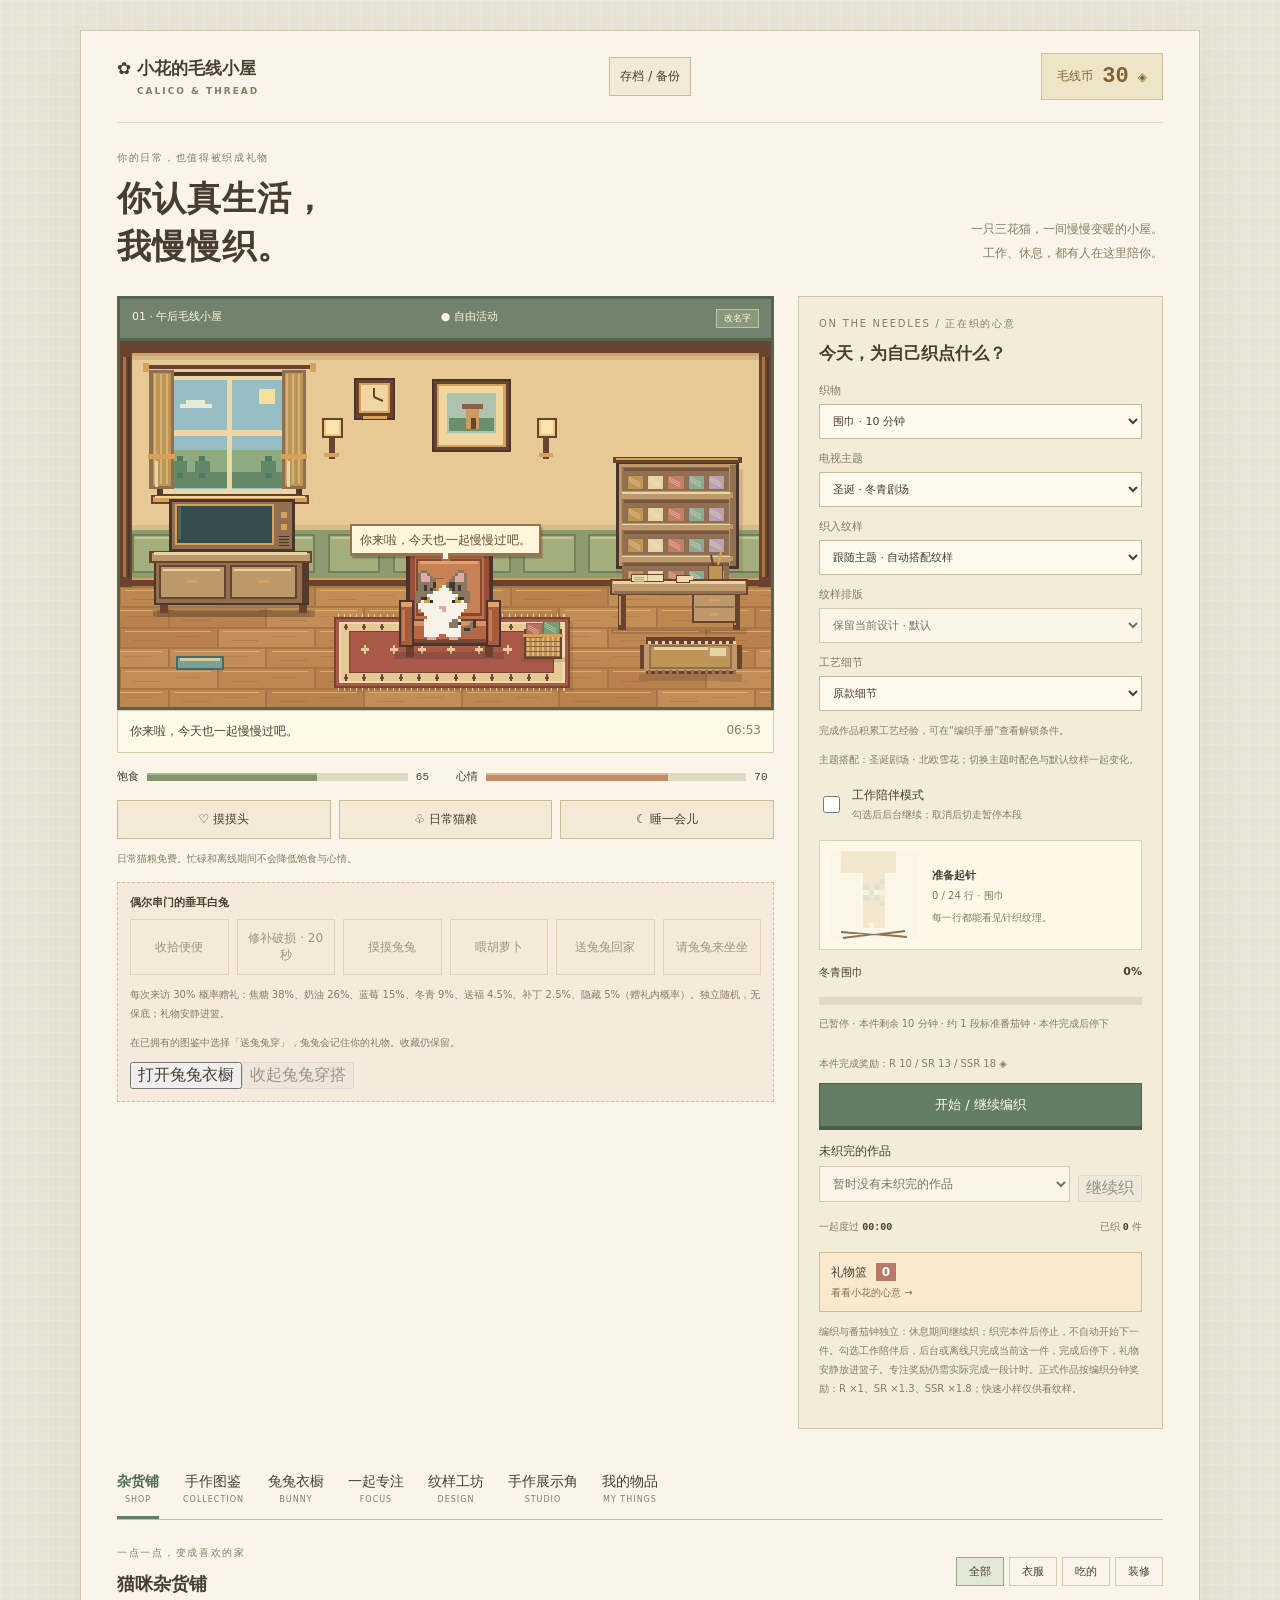
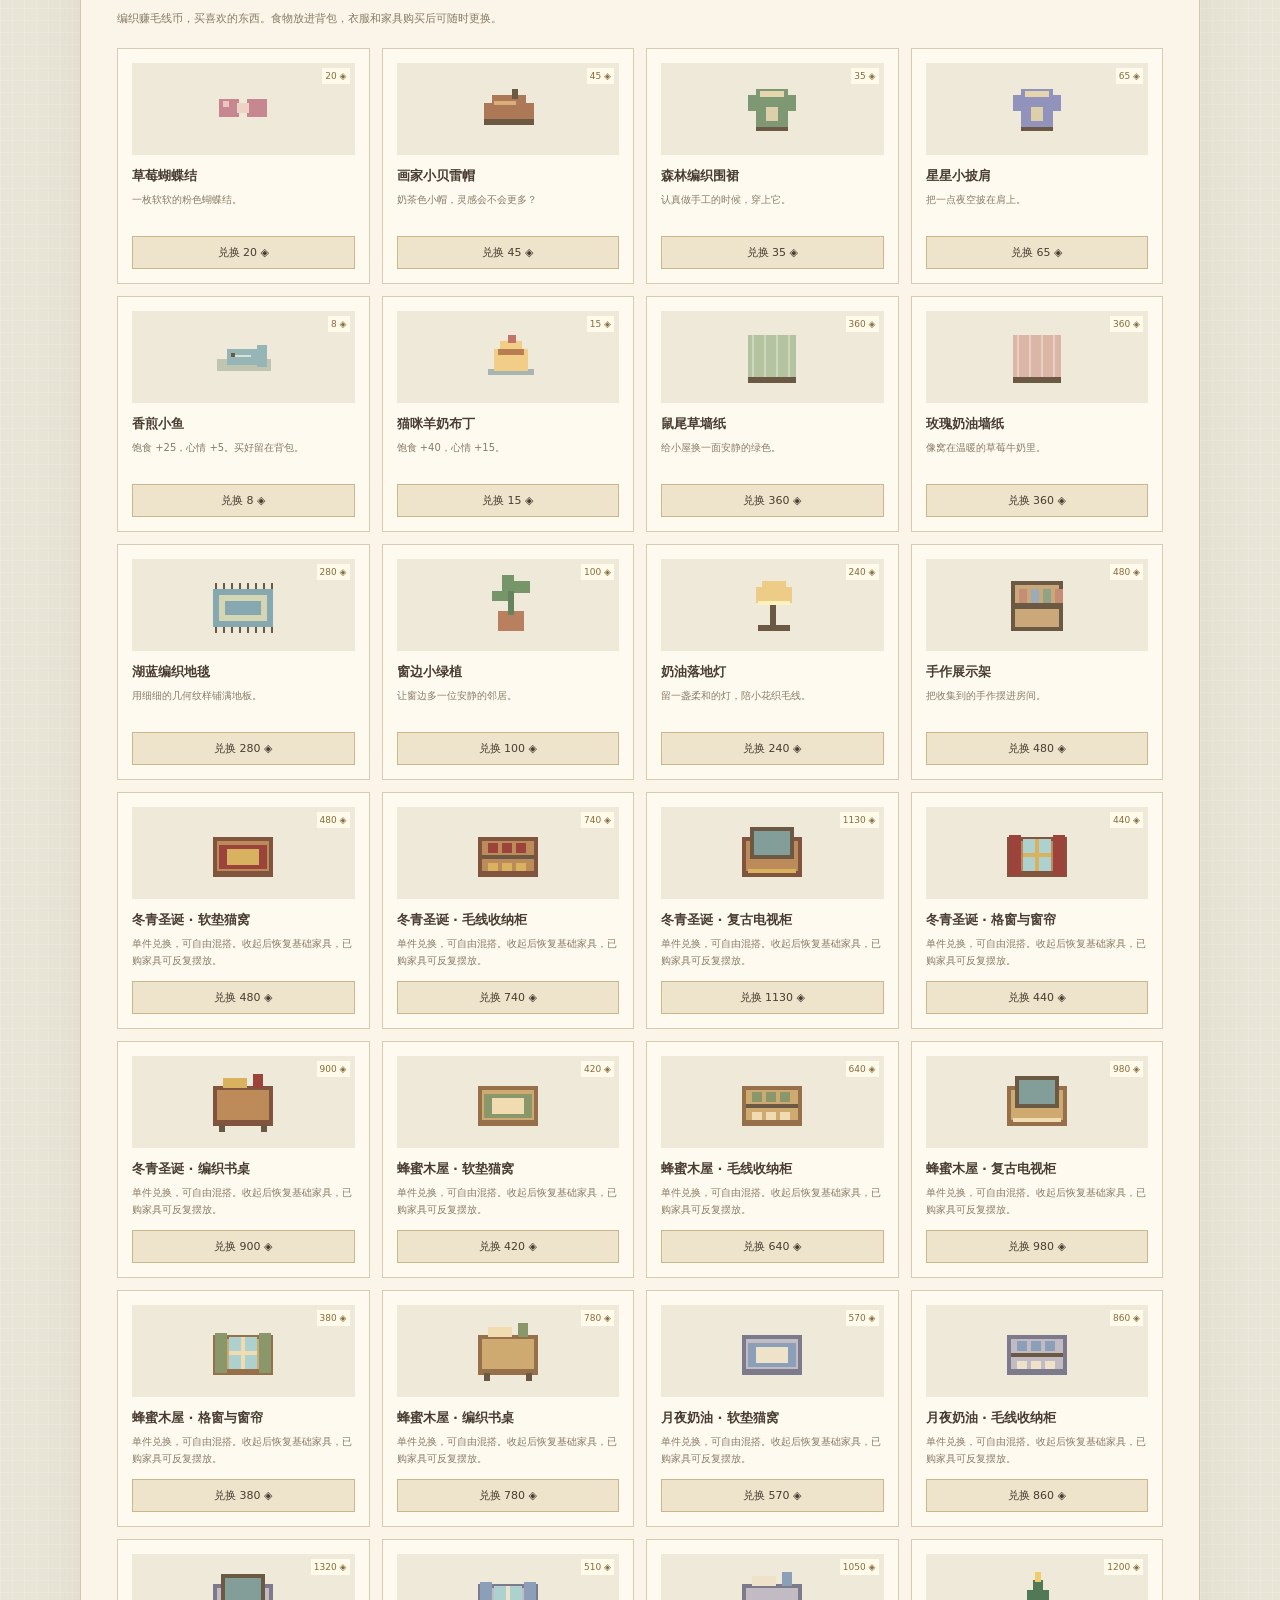
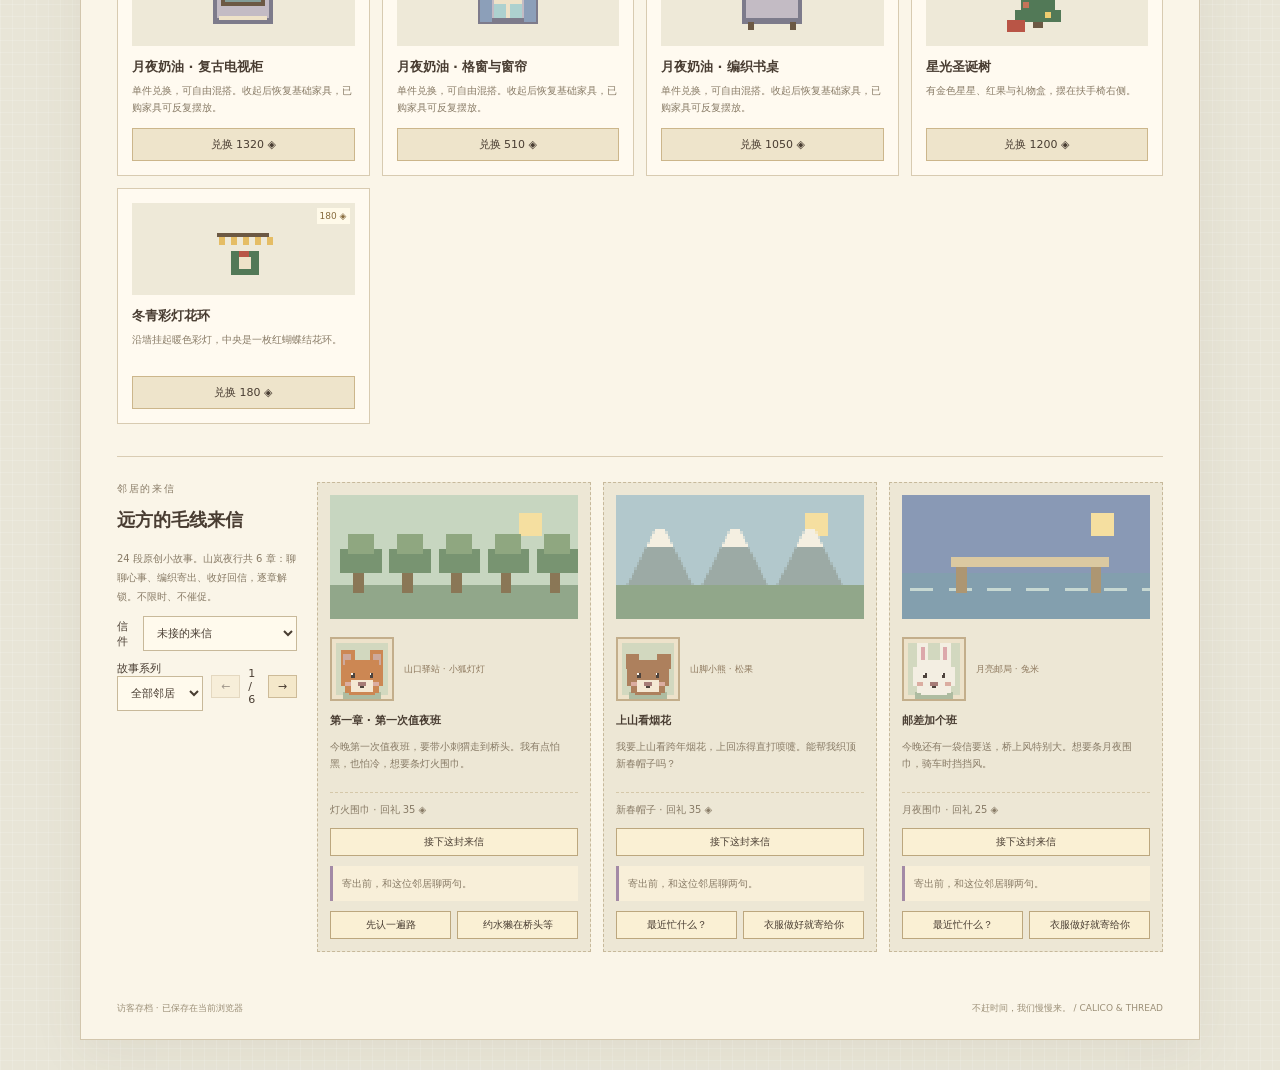
==== pet.html @ 92fab7c7 "Fix collection pagination, mobile controls, artwork proportions and studio panel placement" ====
<!doctype html>
<html lang="zh-CN">
<head><meta charset="utf-8"><meta name="viewport" content="width=device-width,initial-scale=1"><title>小花的毛线小屋</title><link rel="stylesheet" href="pet.css?v=c86bcb2deccd"><script src="homecraft.js?v=4f762e726c37" defer></script><script src="pet.js?v=23e84569448f" defer></script></head>
<body><main>
<header><a class="brand" href="#">✿ <span id="petNameLabel">小花的毛线小屋</span> <small>CALICO & THREAD</small></a><button id="accountOpen" class="secondary">存档 / 备份</button><div class="wallet"><span>毛线币</span> <strong id="coins">30</strong> <span>◈</span></div></header>
<div class="intro"><div><p class="eyebrow">你的日常，也值得被织成礼物</p><h1>你认真生活，<br>我慢慢织。</h1></div><p>一只三花猫，一间慢慢变暖的小屋。<br>工作、休息，都有人在这里陪你。</p></div>
<div class="layout"><section class="room-panel" aria-label="小花的家"><div class="room-top"><span id="roomTitle">01 · 午后毛线小屋</span><span id="catState">● 自由活动</span><button id="renamePet">改名字</button></div><canvas id="room" width="640" height="360" role="img" aria-label="三花猫在像素小屋里活动，编织时坐在电视旁挥动织针"></canvas><div class="room-caption"><span id="roomSpeech" aria-live="polite">你来啦，今天也一起慢慢过吧。</span><span class="room-clock" id="roomClock"></span></div><button id="removeDisplay" class="secondary" hidden>取下墙上的作品</button><div class="pet-stats"><label>饱食 <progress id="food" max="100"></progress><span id="foodText"></span></label><label>心情 <progress id="mood" max="100"></progress><span id="moodText"></span></label></div><div class="care"><button id="pat">♡ 摸摸头</button><button id="feed">♧ 日常猫粮</button><button id="sleep">☾ 睡一会儿</button></div><p class="quiet-note">日常猫粮免费。忙碌和离线期间不会降低饱食与心情。</p><div class="bunny-panel"><strong id="bunnyStatus">偶尔串门的垂耳白兔</strong><div class="care"><button id="cleanMess">收拾便便</button><button id="mendScarf">补好围巾</button><button id="petBunny">摸摸兔兔</button><button id="feedBunny">喂胡萝卜</button><button id="byeBunny">送兔兔回家</button><button id="inviteBunny">请兔兔来坐坐</button></div><p class="quiet-note" id="bunnyNote">每次来访有 30% 概率留下腊肠狗围巾。</p><p id="bunnyOutfitNote" class="quiet-note"></p><button id="openBunnyWardrobe">打开兔兔衣橱</button><button id="removeBunnyOutfit">收起兔兔穿搭</button></div></section>
<aside class="craft-panel"><p class="eyebrow">ON THE NEEDLES / 正在织的心意</p><h2>今天，为自己织点什么？</h2><div class="select-row"><label>织物<select id="recipe"><option value="wallcloth">织纹墙布 · 60 分钟</option><option value="shortcurtain">短窗帘 · 20 分钟</option><option value="longcurtain">双开长窗帘 · 40 分钟</option><option value="socks">小袜子 · 快速 30 秒</option><option value="bag">毛线小包 · 快速 45 秒</option><option value="scarf">围巾 · 10 分钟</option><option value="mittens">手套 · 15 分钟</option><option value="hat">帽子 · 20 分钟</option><option value="crew">圆领条纹毛衣 · 30 分钟</option><option value="cable">麻花毛衣 · 45 分钟</option><option value="cardigan">纽扣开衫 · 40 分钟</option><option value="vest">菱格背心 · 25 分钟</option><option value="hoodie">连帽毛衣 · 50 分钟</option><option value="polo">翻领针织衫 · 35 分钟</option><option value="halfzip">半拉链立领毛衣 · 45 分钟</option><option value="fairisle">雪山提花毛衣 · 60 分钟</option><option value="sailor">海军领短开衫 · 45 分钟</option></select></label><label>电视主题<select id="channel"><option value="garden">圣诞 · 冬青剧场</option><option value="bakery">新春 · 红金晚会</option><option value="snow">中秋 · 月夜影院</option><option value="sunset">万圣 · 南瓜夜话</option><option value="candy">糖果冒险</option><option value="ocean">海底漫游</option><option value="arcade">复古街机</option><option value="pasture">像素牧场</option><option value="cosmos">星际邮局</option><option value="cloud">云端童话</option><option value="lantern">山岚夜行 · 灯火</option><option value="mist">山岚夜行 · 雨雾</option><option value="dawn">山岚夜行 · 晨光</option></select></label></div><label class="pattern-select">织入纹样<select id="patternChoice"><option value="">主题原版纹样</option></select></label><label class="pattern-select">纹样排版<select id="patternLayout"><option value="original">保留当前设计 · 默认</option><option value="repeat">整件重复纹样</option></select></label><label id="homeLayoutLabel" class="pattern-select" hidden>家居织物布局<select id="homeLayout"><option value="repeat">整幅织花</option><option value="solid">素色织物</option><option value="border">边缘织花</option></select></label><label class="pattern-select">工艺细节<select id="finishStyle"><option value="">原款细节</option></select></label><p id="finishHint" class="quiet-note"></p><p id="patternRelation" class="quiet-note"></p><label class="work-mode"><input type="checkbox" id="workMode"><span>工作陪伴模式<small>勾选后后台继续；取消后切走暂停本段</small></span></label><div class="knitting-detail"><canvas id="workPreview" width="96" height="96" role="img" aria-label="正在编织的作品预览，随进度逐行织出"></canvas><div><strong id="knitStage">准备起针</strong><p id="knitRows">0 / 24 行</p><small id="knitTechnique">一针一线，慢慢成形。</small></div></div><div class="project-progress"><div><span id="currentProject"></span><strong id="progressText">0%</strong></div><progress id="knitProgress" max="100" value="0" aria-label="编织进度"></progress><p id="knitStatus">每段织一部分，中途暂停也不会丢失。</p></div><p class="quiet-note" id="rewardPreview"></p><button class="primary" id="knit">开始陪伴</button><div class="unfinished-projects"><label>未织完的作品<select id="unfinishedSelect"></select></label><button id="resumeUnfinished">继续织</button></div><div class="session"><span>一起度过 <strong id="companionTime">00:00</strong></span><span>已织 <strong id="made">0</strong> 件</span></div><button class="basket-button" id="basket">礼物篮 <strong id="basketCount">0</strong> <span>看看小花的心意 →</span></button><p class="quiet-note">编织与番茄钟独立：休息期间继续织；织完本件后停止，不自动开始下一件。勾选工作陪伴后，后台或离线只完成当前这一件，完成后停下，礼物安静放进篮子。专注奖励仍需实际完成一段计时。正式作品按编织分钟奖励：R ×1、SR ×1.3、SSR ×1.8；快速小样仅供看纹样。</p></aside></div>
<nav class="tabs" aria-label="小屋功能"><button class="selected" data-tab="shop" aria-selected="true">杂货铺 <small>SHOP</small></button><button data-tab="album" aria-selected="false">手作图鉴 <small>COLLECTION</small></button><button data-tab="bunny" aria-selected="false">兔兔衣橱 <small>BUNNY</small></button><button data-tab="focus" aria-selected="false">一起专注 <small>FOCUS</small></button><button data-tab="patterns" aria-selected="false">纹样工坊 <small>DESIGN</small></button><button data-tab="studio" aria-selected="false">手作展示角 <small>STUDIO</small></button><button data-tab="closet" aria-selected="false">我的物品 <small>MY THINGS</small></button></nav>
<section id="shopPanel" class="tab-panel"><div class="section-heading"><div><p class="eyebrow">一点一点，变成喜欢的家</p><h2>猫咪杂货铺</h2></div><div class="filters" id="shopFilters"><button class="selected" data-shop="all">全部</button><button data-shop="wear">衣服</button><button data-shop="food">吃的</button><button data-shop="decor">装修</button></div></div><p class="section-note">编织赚毛线币，买喜欢的东西。食物放进背包，衣服和家具购买后可随时更换。</p><div id="shopGrid" class="product-grid"></div></section>
<section id="albumPanel" class="tab-panel" hidden><div class="section-heading"><div><p class="eyebrow">每一针，都有一个小故事</p><h2>手作收藏图鉴 <small id="collectionCount">0 / 97</small></h2></div><label class="filter-label">品类<select id="albumType"><option value="all">全部品类</option><option value="bag">包包</option><option value="socks">袜子</option><option value="scarf">围巾</option><option value="mittens">手套</option><option value="hat">帽子</option><option value="sweaters">全部毛衣</option><option value="crew">圆领毛衣</option><option value="cable">麻花毛衣</option><option value="cardigan">开衫</option><option value="vest">背心</option><option value="hoodie">连帽毛衣</option><option value="polo">翻领针织衫</option><option value="halfzip">半拉链毛衣</option><option value="fairisle">提花毛衣</option><option value="sailor">海军领开衫</option><option value="wallcloth">墙布</option><option value="shortcurtain">短窗帘</option><option value="longcurtain">长窗帘</option><option value="sausage">兔兔腊肠围巾</option></select></label><label class="filter-label">筛选<select id="albumFilter"><option value="all">全部</option><option value="owned">已拥有</option><option value="garden">圣诞</option><option value="bakery">新春</option><option value="snow">中秋</option><option value="sunset">万圣节</option><option value="candy">糖果冒险</option><option value="ocean">海底漫游</option><option value="arcade">复古街机</option><option value="pasture">像素牧场</option><option value="cosmos">星际邮局</option><option value="cloud">云端童话</option><option value="lantern">山岚夜行 · 灯火</option><option value="mist">山岚夜行 · 雨雾</option><option value="dawn">山岚夜行 · 晨光</option></select></label></div><p class="section-note">常规编织：R 70% · SR 25% · SSR 5%。兔兔赠礼概率单独计算。收集不同主题的常规手作和 7 款兔兔限定（含隐藏款）；重复作品可兑换毛线币，始终保留一件。节日与日常主题全年可选。未获得的作品只显示剪影，完成后揭晓完整图案。</p><h3>我的收藏与主题图鉴</h3><p id="collectionEmpty" class="quiet-note" hidden>这个筛选下还没有作品，试试其他品类或切换“全部”。</p><div id="collection" class="collection"></div><nav class="album-pagination" aria-label="图鉴翻页"><button id="albumPrev" class="secondary">上一页</button><span id="albumPage" aria-live="polite"></span><button id="albumNext" class="secondary">下一页</button></nav></section>
<section id="closetPanel" class="tab-panel" hidden><div class="section-heading"><div><p class="eyebrow">小小的生活收藏</p><h2>衣柜、零食与家具</h2></div><button id="resetOutfit" class="secondary">脱下搭配</button></div><div id="closetGrid" class="product-grid"></div></section>
<section id="bunnyPanel" class="tab-panel" hidden><section id="bunnyWardrobeSection"><div class="section-heading"><div><p class="eyebrow">BUNNY'S WARDROBE</p><h2>兔兔衣橱</h2></div><button id="bunnyUndress">全部脱下</button></div><p class="quiet-note">帽子、衣服、围巾、包包可以同时穿戴，同一部位一次选一件。送过的作品会一直留在这里，换装和脱下都不会丢失。兔兔不在时也能选好，下次来访会穿上。自绘图案、排版和工艺细节一起保留。</p><div class="bunny-fitting"><canvas id="bunnyPreview" width="260" height="280" role="img" aria-label="兔兔当前穿搭预览，与小屋中的穿戴一致"></canvas><div class="bunny-fitting-controls"><label>帽子<select id="bunnySlot_head"></select></label><label>衣服<select id="bunnySlot_body"></select></label><label>围巾<select id="bunnySlot_neck"></select></label><label>包包<select id="bunnySlot_bag"></select></label></div></div><p id="bunnyWardrobeCurrent"></p><p id="bunnyWardrobeEmpty" class="quiet-note">还没有衣服。在手作图鉴选一件已拥有的作品，点“送兔兔穿”就能放进来。</p><div id="bunnyWardrobeGrid" class="collection"></div></section></section><section id="focusPanel" class="tab-panel" hidden><div class="section-heading"><div><p class="eyebrow">你做自己的事，小花把陪伴织进毛线里</p><h2>一起专注，慢慢织</h2></div><span class="section-note" id="focusTotals"></span></div><div class="focus-layout"><section class="focus-clock"><label for="focusDuration">这一段，慢慢来</label><select id="focusDuration"><option value="60">1 分钟体验 · 无奖励</option><option value="900">15 分钟 · 轻轻开始</option><option value="1500" selected>25 分钟 · 认真一会儿</option><option value="2700">45 分钟 · 沉浸时光</option></select><div id="focusTime" role="timer" aria-label="专注剩余时间">25:00</div><button id="focusToggle" class="primary">开始这一段专注</button><p id="focusResult" class="section-note">完成专注：15 分钟 +6，25 分钟 +10，45 分钟 +18。</p><p class="quiet-note">每段按实际专注时长推进织物。默认专注 25 分钟，休息 5 分钟；休息后手动开始下一段。1 分钟体验只推进 1 分钟，不加速或发奖。15 / 25 / 45 分钟分别奖励 6 / 10 / 18 币。关闭页面也只结算当前段，完成不弹窗。</p></section><section class="todo-box"><h3>今天，只做这几件事</h3><form id="todoForm"><input id="todoInput" maxlength="80" placeholder="写下一件想完成的小事" aria-label="新的待办事项" required><button type="submit" class="secondary">记下来</button></form><div id="todoList"></div><p class="quiet-note">清单仅保存在你的浏览器。勾选可以撤销，不完成也不会扣奖励。</p></section></div></section><section id="patternsPanel" class="tab-panel" hidden><div class="section-heading"><div><p class="eyebrow">把你的小心思，织成真的礼物</p><h2>像素纹样工坊</h2></div></div><div class="pattern-workshop"><div><label class="pattern-select">画布尺寸<select id="patternSize"><option value="8">8 × 8 · 经典像素</option><option value="16">16 × 16 · 精细设计</option></select></label><canvas id="patternCanvas" width="256" height="256" tabindex="0" role="img" aria-label="8乘8纹样画板，点击或拖动绘制；键盘方向键移动，空格绘制"></canvas><p class="quiet-note">点按或拖动画格子。方向键移动，空格上色。8×8 升到 16×16 时保留图案，可继续细化；切换尺寸会暂存本页草稿，离开前请保存。</p></div><div><p class="section-note">圣诞色板 · 冬青、莓红、奶油与雪夜</p><div id="palette" class="palette"></div><label class="custom-color">再挑一个颜色 <input type="color" id="customColor" value="#b8424e"></label><label class="pattern-select">纹样名字<input id="patternName" maxlength="18" placeholder="例如：小花的猫爪"></label><div class="care"><button id="clearPattern">清空画板</button><button id="savePattern">保存纹样</button></div><p class="section-note">保存后，在编织面板选择你的纹样。织成的作品会进入图鉴，也可以穿戴或挂在墙上。</p><p class="section-note">22 款精选纹样：点击色卡直接选用，也可载入画板修改另存。不占用自绘纹样名额。</p><label>纹样分类<select id="patternCategory"><option value="all">全部纹样</option><option>精选纹样</option><option>和服传统纹样</option><option>我的自绘</option></select></label><div id="patternList"></div></div></div></section><section id="studioPanel" class="tab-panel" hidden><div class="section-heading"><div><p class="eyebrow">MY LITTLE ATELIER</p><h2>自己的手作展示角</h2></div><button id="studioExport">导出分享图片 PNG</button></div><div class="studio-layout"><canvas id="studioCanvas" width="800" height="600" role="img" aria-label="你的手作系列展示橱窗"></canvas><div class="studio-controls"><label>系列名字<input id="studioName" maxlength="24"></label><label>一句介绍<input id="studioNote" maxlength="50"></label><label>背景<select id="studioBackground"><option value="cream">奶油日光</option><option value="sage">鼠尾草绿</option><option value="rose">玫瑰奶茶</option><option value="night">蓝调夜晚</option></select></label><label>墙纸与背板<select id="studioWallpaper"><option value="panel">法式护墙板</option></select></label><label>边框<select id="studioFrame"><option value="wood">暖木色</option><option value="ivory">象牙白</option><option value="dark">深色画框</option></select></label><label>主陈列挂架<select id="studioSlot0"></select></label><label>侧边挂架<select id="studioSlot1"></select></label><label>左展示台<select id="studioSlot2"></select></label><label>右展示台<select id="studioSlot3"></select></label><p class="quiet-note">四个位置都可自由选择已拥有的作品，随时取下或更换，不消耗收藏。织好的墙布也能作为展示背景。图片直接保存在你的设备，可发给朋友。</p></div></div><h2>编织手册</h2><p class="quiet-note">每种物品第一次完成 +3 经验，重复制作 +1；与 R / SR / SSR 无关。自选纹样另积累提花经验。旧收藏已计入；兔兔赠礼不计经验。学会后在开工前选择工艺细节，不改变旧作品。</p><div id="craftBook" class="craft-book"></div></section><section class="orders"><div><p class="eyebrow">邻居的来信</p><h2>远方的毛线来信</h2><p class="quiet-note">24 段原创小故事。山岚夜行共 6 章：聊聊心事、编织寄出、收好回信，逐章解锁。不限时、不催促。</p><label class="filter-label">信件<select id="mailFilter"><option value="new">未接的来信</option><option value="active">正在往来</option><option value="done">收好的回信</option></select></label><div class="mail-pagination"><label>故事系列<select id="mailSeries"><option value="all">全部邻居</option><option value="night">山岚夜行 · 连续故事</option></select></label><button id="mailPrev">←</button><span id="mailPage"></span><button id="mailNext">→</button></div></div><div id="orders"></div></section>
<section id="postcards" class="postcards" aria-label="邻居寄来的明信片"></section><footer><span id="saveStatus">自动保存在当前浏览器</span><span>不赶时间，我们慢慢来。 / CALICO & THREAD</span></footer>
</main><div id="toast" role="status" aria-live="polite"></div>
<dialog id="giftDialog" aria-labelledby="giftTitle"><button id="closeGift" class="close" aria-label="关闭礼物篮">×</button><p class="eyebrow">一针一线，都是陪伴</p><h2 id="giftTitle">小花的礼物篮</h2><div id="giftContent"></div><button id="unwrap" class="primary">拆开一份礼物</button></dialog>
<dialog id="accountDialog" aria-labelledby="accountTitle"><button id="closeAccount" class="close" aria-label="关闭存档窗口">×</button><h2 id="accountTitle">我的存档</h2><p id="accountInfo">访客存档保存在当前浏览器。</p><form id="accountForm" hidden><label>账号<input id="username" autocomplete="username" minlength="3" maxlength="24" required></label><label>密码<input id="password" type="password" autocomplete="current-password" minlength="8" maxlength="128" required></label><div class="care"><button type="submit" id="login">登录</button><button type="button" id="register">注册并保存当前进度</button></div></form><div id="accountActions" hidden><button id="syncSave" class="secondary">立即同步</button><button id="logout" class="secondary">退出，返回访客存档</button></div><p id="accountMessage" role="status"></p><hr><p class="quiet-note">备份包含图鉴、纹样、家具和陪伴进度，不包含密码。导入会替换当前进度，请先导出备份。</p><div class="care"><button id="exportSave">导出备份</button><button id="importSave">导入备份</button></div><input id="importFile" type="file" accept=".json,application/json" hidden><label id="importConfirm" hidden><input id="replaceConfirm" type="checkbox">确认用备份替换当前进度<button id="applyImport" class="secondary">应用备份</button></label></dialog><dialog id="nameDialog" aria-labelledby="nameTitle"><h2 id="nameTitle">给你的猫起个名字</h2><form id="nameForm"><label>名字（最多 12 个字）<input id="petNameInput" maxlength="24" required autocomplete="off"></label><p class="quiet-note">名字会保存在你的浏览器里，导出存档时也会一起带走。</p><div class="care"><button type="button" id="cancelName">先不改</button><button type="submit">就叫这个名字</button></div></form><p id="nameError" role="status"></p></dialog></body></html>
---- pet.css ----
:root{--ink:#493d32;--muted:#887b66;--paper:#faf5e8;--edge:#c4ad83;--green:#647e65;--rose:#b87969}*{box-sizing:border-box}body{margin:0;color:var(--ink);background:#e8e5d7;background-image:linear-gradient(90deg,#ffffff25 1px,transparent 1px),linear-gradient(#ffffff25 1px,transparent 1px);background-size:12px 12px;font-family:system-ui,-apple-system,sans-serif}main{max-width:1120px;margin:30px auto;background:var(--paper);border:1px solid #d2c6ad;padding:0 36px 22px;box-shadow:0 12px 50px #635b3f12}header{display:flex;align-items:center;justify-content:space-between;border-bottom:1px solid #ded4bf;padding:22px 0}.brand{font-size:17px;color:var(--ink);font-weight:700;text-decoration:none}.brand small{display:block;font-size:9px;letter-spacing:2px;color:var(--muted);margin:6px 0 0 20px}.wallet{background:#eee4c6;border:1px solid #d3c299;padding:10px 15px;color:#816435;display:flex;gap:9px;align-items:center}.wallet span{font-size:12px}.wallet strong{font-size:22px;font-family:monospace}.intro{display:flex;justify-content:space-between;align-items:end;padding:28px 0 26px}.eyebrow{font-size:10px;color:var(--muted);letter-spacing:1.7px;margin:0 0 10px}h1{font-size:34px;line-height:1.4;letter-spacing:1px;margin:0;font-family:Georgia,serif;font-weight:600}.intro>p{font-size:12px;line-height:2;color:var(--muted);text-align:right;margin-bottom:5px}.layout{display:grid;grid-template-columns:minmax(0,1.8fr) minmax(260px,1fr);gap:24px}.room-panel{min-width:0}.room-top{background:#71836d;color:#fff4d8;display:flex;justify-content:space-between;padding:10px 12px;font-size:11px;border:3px solid #56654e;border-bottom:0}#room{display:block;width:100%;height:auto;image-rendering:pixelated;border:3px solid #56654e;background:#edd5a7}.room-caption{display:flex;justify-content:space-between;gap:8px;border:1px solid #dccbb0;background:#fff9e9;padding:12px;font-size:12px;min-height:43px}.room-clock{color:var(--muted);white-space:nowrap}.pet-stats{display:flex;gap:20px;margin:16px 0}.pet-stats label{flex:1;display:flex;align-items:center;gap:8px;font-size:11px;white-space:nowrap}progress{appearance:none;border:0;background:#e1d9c3;width:100%;height:8px;color:#83956c;accent-color:#83956c}progress::-webkit-progress-bar{background:#e1d9c3}progress::-webkit-progress-value{background:#83956c;border-top:2px solid #a9b88b}#mood::-webkit-progress-value{background:#c38d6c;border-top-color:#deb494}.pet-stats span{font-family:monospace;width:24px}.care{display:flex;gap:8px}button{font:inherit;cursor:pointer;color:var(--ink);transition:background .15s}button:focus-visible,select:focus-visible,input:focus-visible{outline:3px solid #b38853;outline-offset:3px}button:disabled{opacity:.5;cursor:default}.care button,.secondary{background:#f3ead5;border:1px solid #cdbb98;padding:10px;font-size:12px}.care button{flex:1}.care button:hover,.secondary:hover{background:#e8dcc0}.quiet-note{font-size:10px;line-height:1.9;color:var(--muted);margin:10px 0}.craft-panel{border:1px solid #d4c5a7;background:#f2ecd9;padding:20px;align-self:start}h2{font-size:18px;font-weight:600;margin:0 0 16px;line-height:1.5}.craft-panel h2{font-size:17px}.select-row{display:grid;grid-template-columns:1fr;gap:12px}.select-row label{display:grid;gap:6px;font-size:11px;color:var(--muted)}select{font:inherit;color:var(--ink);background:#fffaed;border:1px solid #c8b99a;padding:9px;width:100%;border-radius:0}.work-mode{display:flex;align-items:center;gap:9px;font-size:12px;margin:18px 0;cursor:pointer}.work-mode input{accent-color:var(--green);width:17px;height:17px}.work-mode small{display:block;font-size:10px;color:var(--muted);margin-top:4px}.project-progress>div{display:flex;justify-content:space-between;font-size:11px;margin-bottom:7px}.project-progress p{font-size:10px;color:var(--muted);min-height:28px;line-height:1.6}.primary{width:100%;padding:12px;background:var(--green);border:1px solid #4a634c;color:#fff9e9;box-shadow:0 3px #465e48;font-size:13px}.primary:hover{background:#526c55}.primary:active{transform:translateY(2px);box-shadow:none}.session{display:flex;justify-content:space-between;font-size:10px;color:var(--muted);margin:18px 0}.session strong{font-family:monospace;color:var(--ink)}.basket-button{width:100%;background:#f9e9cf;border:1px solid #d2b992;padding:11px;text-align:left;font-size:12px}.basket-button strong{background:#b87969;color:white;padding:2px 6px;margin-left:5px}.basket-button span{display:block;margin-top:5px;font-size:10px;color:#89714d}.tabs{display:flex;gap:28px;border-bottom:1px solid #cbbca0;margin:32px 0 26px}.tabs button{border:0;background:none;padding:12px 0;border-bottom:3px solid transparent;font-size:14px}.tabs button.selected{border-bottom-color:var(--green);color:#4f6c55;font-weight:700}.tabs small{font-size:8px;letter-spacing:1px;display:block;margin-top:4px;font-weight:400;color:var(--muted)}.section-heading{display:flex;justify-content:space-between;gap:16px;align-items:center}.section-heading h2{margin:0}.section-heading h2 small{font:11px monospace;color:var(--muted)}.filters{display:flex;gap:5px;flex-wrap:wrap}.filters button{background:transparent;border:1px solid #d8cab0;padding:6px 12px;font-size:11px}.filters button.selected{background:#e2e8d5;border-color:#9aa889}.section-note{font-size:11px;color:var(--muted);line-height:1.8;margin:12px 0 20px}.product-grid{display:grid;grid-template-columns:repeat(4,1fr);gap:12px}.product{border:1px solid #d8cbb1;background:#fffaf0;padding:14px;display:flex;flex-direction:column;align-items:stretch}.product-art{background:#eee9d8;min-height:92px;display:grid;place-items:center;margin-bottom:12px;position:relative}.product-art canvas{width:80px;height:64px;image-rendering:pixelated}.product h3{font-size:13px;font-weight:600;margin:0 0 6px}.product p{font-size:10px;color:var(--muted);line-height:1.7;margin:0 0 12px;flex:1;min-height:33px}.product button{background:#eee4cb;border:1px solid #ccb68b;padding:8px;font-size:11px}.product button:hover{background:#e0d2af}.product .price{position:absolute;top:5px;right:5px;font-size:9px;background:#fffae9;padding:3px;color:#876b3d}.collection{display:grid;grid-template-columns:repeat(6,1fr);gap:10px}.card{border:1px solid #d4c8ac;background:#fffaf0;padding:12px 7px;text-align:center}.card.locked{background:#eae5d6}.card canvas{width:70px;height:56px;image-rendering:pixelated;margin:8px auto;display:block}.card.locked canvas{filter:grayscale(1);opacity:.35}.card strong{font-size:10px;display:block;margin-bottom:5px}.card small{font-size:9px;color:var(--muted)}.card[data-rank=SR]{border-color:#aaa2bb}.card[data-rank=SSR]{border-color:#c4a357;background:#faf0d0}.rank{font-size:9px;letter-spacing:1px;color:#8b7858}.card button{border:0;background:#e7dfcc;padding:5px;font-size:9px;margin-top:7px;width:100%}.filter-label{display:flex;align-items:center;gap:8px;font-size:11px;min-width:130px}.orders{display:grid;grid-template-columns:180px 1fr;border-top:1px solid #d9ccb3;margin-top:32px;padding-top:25px;gap:20px}#orders{display:grid;grid-template-columns:repeat(3,1fr);gap:12px}.order{background:#ede7d5;border:1px dashed #c7b99b;padding:12px}.order strong{font-size:11px;display:block}.order p{font-size:10px;line-height:1.7;color:var(--muted);min-height:34px}.order button{border:1px solid #bca77e;background:#faf0d4;font-size:10px;padding:6px;width:100%}footer{display:flex;justify-content:space-between;gap:12px;font-size:9px;color:#9b8f77;margin-top:28px;line-height:1.8}#toast{position:fixed;bottom:24px;left:50%;transform:translateX(-50%);background:#445d49;color:#fff9e9;box-shadow:0 4px 16px #0002;font-size:12px;line-height:1.7;padding:12px 20px;max-width:90vw;z-index:5;pointer-events:none;opacity:0}#toast.show{opacity:1}dialog{width:min(380px,calc(100% - 32px));border:3px solid #a78d61;background:#fff6df;color:var(--ink);padding:28px;text-align:center;box-shadow:8px 8px #3a372b33}dialog::backdrop{background:#28372ba8}.close{position:absolute;right:8px;top:6px;background:transparent;border:0;font-size:24px;color:#837052}#giftContent canvas{width:160px;height:128px;image-rendering:pixelated;margin:12px}#giftContent p{font-size:12px;line-height:1.8}#giftContent .gift-rank{font-size:22px;letter-spacing:3px;color:#a47b40}#giftContent small{font-size:10px;color:var(--muted)}[hidden]{display:none!important}@media(min-width:900px){.room-panel{position:sticky;top:18px;align-self:start}}@media(max-width:800px){main{margin:0;padding:0 20px 24px}.layout{grid-template-columns:1fr}.craft-panel{padding:20px}.select-row{grid-template-columns:1fr 1fr}.intro>p{display:none}.intro{padding:22px 0}h1{font-size:28px}.product-grid{grid-template-columns:repeat(3,1fr)}.collection{grid-template-columns:repeat(4,1fr)}.orders{grid-template-columns:1fr}.section-heading{align-items:start;flex-wrap:wrap}.craft-panel h2{margin-bottom:12px}}@media(max-width:450px){main{padding:0 12px 20px}.brand{font-size:14px}.wallet{padding:7px 9px}.wallet strong{font-size:18px}.wallet span{font-size:10px}.product-grid{grid-template-columns:repeat(2,1fr)}.collection{grid-template-columns:repeat(3,1fr)}.tabs{gap:24px}.tabs button{font-size:12px}.pet-stats{gap:12px}.room-top{font-size:9px}.room-caption{font-size:10px}.room-clock{display:none}.care button{font-size:11px;padding:9px 5px}#orders{grid-template-columns:1fr}.order p{min-height:0}footer{flex-direction:column}.select-row{grid-template-columns:1fr}}@media(prefers-reduced-motion:reduce){*{transition:none!important}}
.pattern-select{display:grid;gap:6px;font-size:11px;color:var(--muted);margin-top:12px}.pattern-select input,input:not([type=checkbox]):not([type=file]){border:1px solid #c8b99a;padding:10px;background:#fffaf0;color:var(--ink);font:inherit;width:100%}.pattern-workshop{display:grid;grid-template-columns:256px 1fr;gap:30px;margin:22px 0}#patternCanvas{width:256px;height:256px;max-width:100%;image-rendering:pixelated;touch-action:none;border:2px solid #9c8763}.palette{display:flex;gap:7px;flex-wrap:wrap;margin:0 0 20px}.palette button{width:28px;height:28px;border:2px solid #c0ae8c}.palette button.selected{outline:2px solid #435d46;outline-offset:2px}.pattern-workshop .care{margin-top:14px}#patternList{display:flex;gap:8px;flex-wrap:wrap}.saved-pattern{border:1px solid #cbbda0;background:#fff8e6;padding:8px;font-size:10px}.saved-pattern canvas{display:block;width:48px;height:48px;image-rendering:pixelated;margin:0 auto 6px}.postcards{display:flex;gap:15px;margin-top:20px;flex-wrap:wrap}.postcard{max-width:300px;background:#fff9e9;border:1px dashed #b9a27a;padding:20px;transform:rotate(-1deg)}.postcard h3{font-size:13px}.postcard p{font-size:12px;line-height:1.9;color:#877151}.postcard small{font-size:10px}.card .wear-actions{display:flex;gap:3px}.card .wear-actions button{flex:1}#accountDialog{width:min(460px,calc(100% - 32px))}#accountDialog p{font-size:12px;line-height:1.8}#accountForm label{display:grid;text-align:left;gap:5px;font-size:12px;margin:12px 0}#accountForm .care{margin:18px 0}#accountMessage{color:#8d543c;min-height:20px}#importConfirm{font-size:11px;line-height:2}hr{border:0;border-top:1px solid #d8c9aa;margin:22px 0}@media(max-width:600px){.pattern-workshop{grid-template-columns:1fr}.tabs{gap:17px;justify-content:space-between}.tabs small{font-size:7px}.brand small{display:none}header{gap:7px}#accountOpen{font-size:10px;padding:7px}.wallet span:first-child{display:none}}
.focus-layout{display:grid;grid-template-columns:1fr 1.3fr;gap:22px;margin-top:20px}.focus-clock{background:#ece9d8;border:1px solid #c9c6a7;padding:22px}.focus-clock label{font-size:11px;display:block;margin-bottom:8px}#focusTime{font:48px Georgia,serif;color:#57735b;text-align:center;margin:22px 0;font-variant-numeric:tabular-nums}.todo-box{padding:8px 0}.todo-box h3{font-size:15px;font-weight:500;margin:0 0 14px}#todoForm{display:flex;gap:8px}#todoForm button{white-space:nowrap}.todo-row{display:flex;align-items:center;justify-content:space-between;border-bottom:1px solid #e2d9c4;gap:9px;padding:12px 0}.todo-row label{display:flex;align-items:center;gap:10px;min-width:0;font-size:12px;overflow-wrap:anywhere}.todo-row input{accent-color:#718567}.todo-row .done span{text-decoration:line-through;color:#a19883}.todo-remove{background:transparent;border:0;color:#988671;font-size:10px;white-space:nowrap}.garden-heading{margin-top:25px}#gardenGrid{grid-template-columns:repeat(3,1fr)}#gardenGrid canvas{width:80px;height:80px}.tabs{gap:24px;overflow-x:auto}.tabs button{white-space:nowrap;flex-shrink:0}@media(max-width:600px){.focus-layout{grid-template-columns:1fr}#gardenGrid{grid-template-columns:1fr}.tabs{justify-content:flex-start;gap:22px}}
.knitting-detail{display:flex;align-items:center;gap:14px;background:#fff8e9;border:1px solid #dfceb0;padding:10px;margin:15px 0}.knitting-detail canvas{width:88px;height:88px;image-rendering:pixelated;flex-shrink:0}.knitting-detail strong{font-size:11px}.knitting-detail p{font-size:10px;margin:6px 0;color:#897557}.knitting-detail small{font-size:10px;line-height:1.7;color:var(--muted);display:block}.card canvas{width:84px;height:84px}.letter canvas,.postcard canvas{width:100%;height:auto;image-rendering:pixelated;margin-bottom:10px}.letter small{font-size:9px;color:#8e795e;display:block;margin-bottom:8px}.order p{min-height:0}.letter .letter-needs{border-top:1px dashed #d5c8a9;padding-top:8px;font-size:10px}.mail-pagination{display:flex;justify-content:space-between;align-items:center;gap:8px;font-size:11px;margin-top:10px}.mail-pagination button{border:1px solid #cdbb98;background:#f4e8ca;padding:4px 9px}.orders{grid-template-columns:180px minmax(0,1fr)}.letter{display:flex;flex-direction:column}.letter button{margin-top:auto}.postcard{width:260px}.postcard canvas{max-height:115px}@media(max-width:800px){.orders{grid-template-columns:1fr}}@media(max-width:600px){#orders{grid-template-columns:1fr}.letter canvas{max-height:120px;object-fit:cover}.card canvas{max-width:100%}}
.room-top button{font-size:9px;border:1px solid #bec5a5;background:#8a987b;color:#fff7df;padding:2px 7px}.bunny-panel{border:1px dashed #d8bd9a;background:#f5eadb;padding:12px;margin-top:14px}.bunny-panel strong{font-size:11px;display:block;margin-bottom:9px}.custom-color{font-size:12px;display:flex;align-items:center;gap:12px;margin-bottom:15px}input[type=color]{width:44px!important;height:30px;padding:2px!important;cursor:pointer}.palette{max-width:380px;gap:9px}.palette button{width:28px;height:28px}#nameForm label{font-size:12px;display:block;text-align:left}#nameForm input{margin-top:8px}#nameForm .care{margin-top:15px}#nameError{font-size:12px;color:#a65a49}

.unfinished-projects{display:flex;gap:8px;align-items:end;margin:16px 0}.unfinished-projects label{flex:1;min-width:0;font-size:12px}.unfinished-projects select{display:block;width:100%;margin-top:6px}.unfinished-projects button{white-space:nowrap}

.pattern-preview{opacity:1}.pattern-preview .pattern-swatch{width:40px;height:40px;image-rendering:pixelated;border:2px solid #c6b497;align-self:center}#albumPatternSection{margin:20px 0 32px}#albumPatterns{margin-top:14px}

.animal-dialogue{background:#f8efd9;border-left:3px solid #a38aa6;padding:9px;min-height:0!important}.animal-choices{display:flex;gap:6px}.animal-choices button[aria-pressed=true]{background:#d8dfca;border-color:#76826c}

.postcard canvas{max-height:none;aspect-ratio:2/1;border:7px solid #fff9ed;box-sizing:border-box;box-shadow:0 2px 5px #67513c22}.photo-caption{display:block;color:#8b775f;font-size:10px;margin:6px 0}

.animal-identity{display:flex;align-items:center;gap:10px;margin:8px 0 12px}.animal-identity small{margin:0;line-height:1.6}.letter .animal-avatar,.postcard .animal-avatar{width:64px;height:64px;max-height:none;flex:0 0 64px;margin:0;border:2px solid #c3ae8b;box-shadow:none;image-rendering:pixelated;object-fit:contain}

.test-panel{border:2px dashed #8d759f;background:#f0e8f3;padding:18px;margin:20px 0;color:#53475e}.test-panel h2{margin:0 0 10px}.test-panel p{font-size:13px;line-height:1.7}.test-controls{display:flex;flex-wrap:wrap;gap:8px;align-items:center;margin:12px 0}.test-controls button,.test-controls select,.test-controls input{padding:8px;border:1px solid #aa96b5;background:#fffaf0;color:#53475e}.test-controls input[type=number]{width:70px}.test-panel canvas{width:144px;height:144px;image-rendering:pixelated;background:#fff8e9;border:1px solid #baa4bd}

.test-quality-compare{display:flex;flex-wrap:wrap;gap:12px}.test-quality-compare figure{margin:0;text-align:center;background:#fff8ed;padding:12px}.test-quality-compare figcaption{font-size:12px;margin-top:8px}


.studio-layout{display:grid;grid-template-columns:minmax(0,2fr) minmax(220px,1fr);gap:24px}.studio-layout canvas{width:100%;height:auto;image-rendering:pixelated;border-radius:8px}.studio-controls{display:grid;gap:12px}.studio-controls label{display:grid;gap:5px}.studio-controls input,.studio-controls select{width:100%;box-sizing:border-box}.craft-book{display:grid;grid-template-columns:repeat(auto-fit,minmax(180px,1fr));gap:12px;margin:20px 0}.book-card{padding:16px;border:1px solid #cdbf9e;background:#fff9ed;border-radius:8px}.book-card h3{margin-top:0}.book-card p{font-size:12px}@media(max-width:760px){.studio-layout{grid-template-columns:1fr}}

.bunny-fitting{display:grid;grid-template-columns:260px minmax(220px,1fr);gap:24px;align-items:center;margin:20px 0}.bunny-fitting canvas{width:260px;max-width:100%;image-rendering:pixelated;border-radius:12px}.bunny-fitting-controls{display:grid;grid-template-columns:1fr 1fr;gap:16px}.bunny-fitting-controls label{display:grid;gap:6px}.bunny-fitting-controls select{min-width:0;width:100%}@media(max-width:640px){.bunny-fitting{grid-template-columns:1fr}.bunny-fitting canvas{margin:auto}.bunny-fitting-controls{grid-template-columns:1fr}}

/* Keep item art square and collection controls usable at narrow widths. */
.card canvas{width:70px;height:70px;max-width:100%;object-fit:contain}
#giftContent canvas{height:160px}
.collection{grid-template-columns:repeat(6,minmax(0,1fr))}
.card{min-width:0;overflow-wrap:anywhere}
.card .wear-actions{display:grid;grid-template-columns:1fr;gap:5px;margin-top:10px}
.card .wear-actions button{margin:0;min-height:32px;font-size:11px}
#albumPanel .section-heading{flex-wrap:wrap}
#albumPanel .section-heading>div{flex:1 0 100%}
#albumPanel .filter-label{flex:1;min-width:0;white-space:nowrap}
#albumPanel .filter-label select{min-width:0}
.album-pagination{display:flex;align-items:center;justify-content:center;gap:16px;margin:20px 0;font-size:12px}
.studio-layout{align-items:start;margin-top:20px}
.studio-controls,.studio-controls label,.bunny-fitting-controls label{min-width:0}
#studioExport,#bunnyUndress{background:#f3ead5;border:1px solid #cdbb98;padding:10px 14px;font:inherit;font-size:12px}
@media(max-width:800px){.collection{grid-template-columns:repeat(4,minmax(0,1fr))}}
@media(max-width:450px){.collection{grid-template-columns:repeat(2,minmax(0,1fr))}.card{padding:14px 10px}.card strong{font-size:12px}.card small{font-size:11px}.album-pagination{gap:10px}}
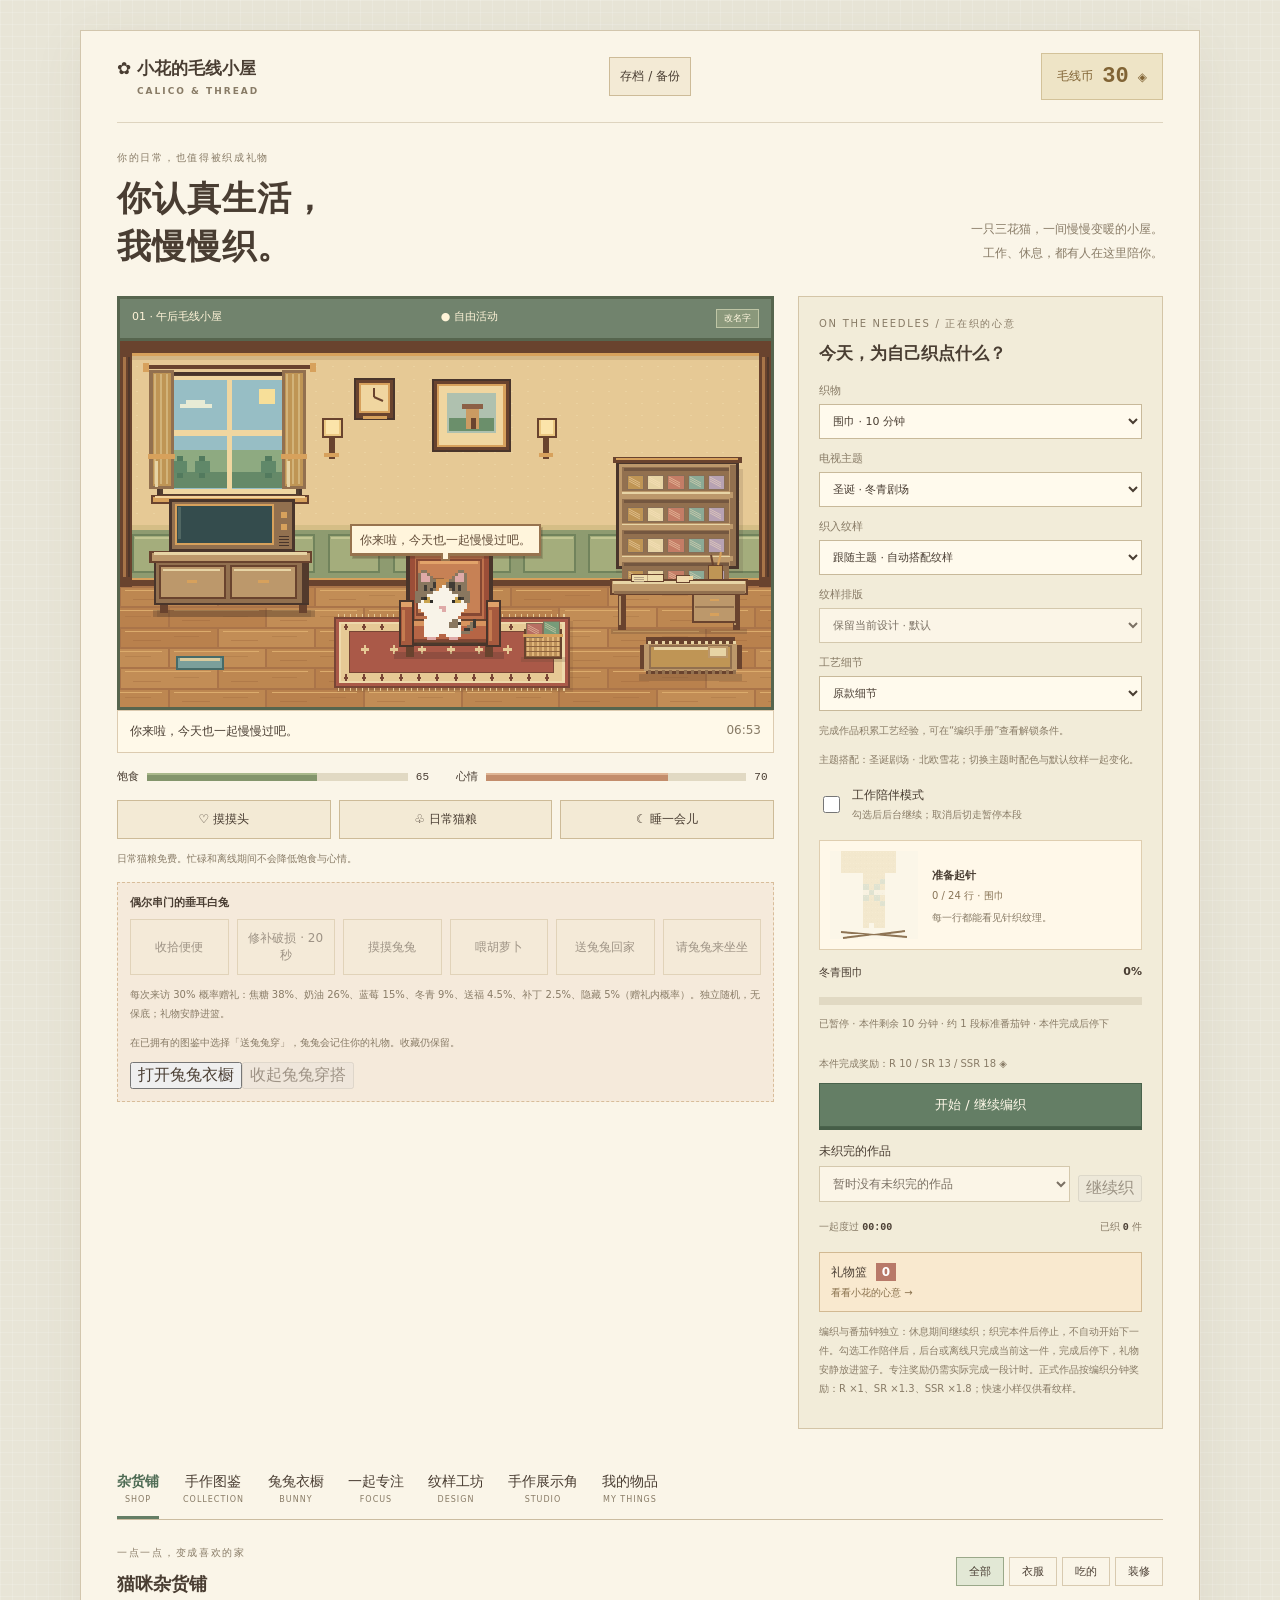
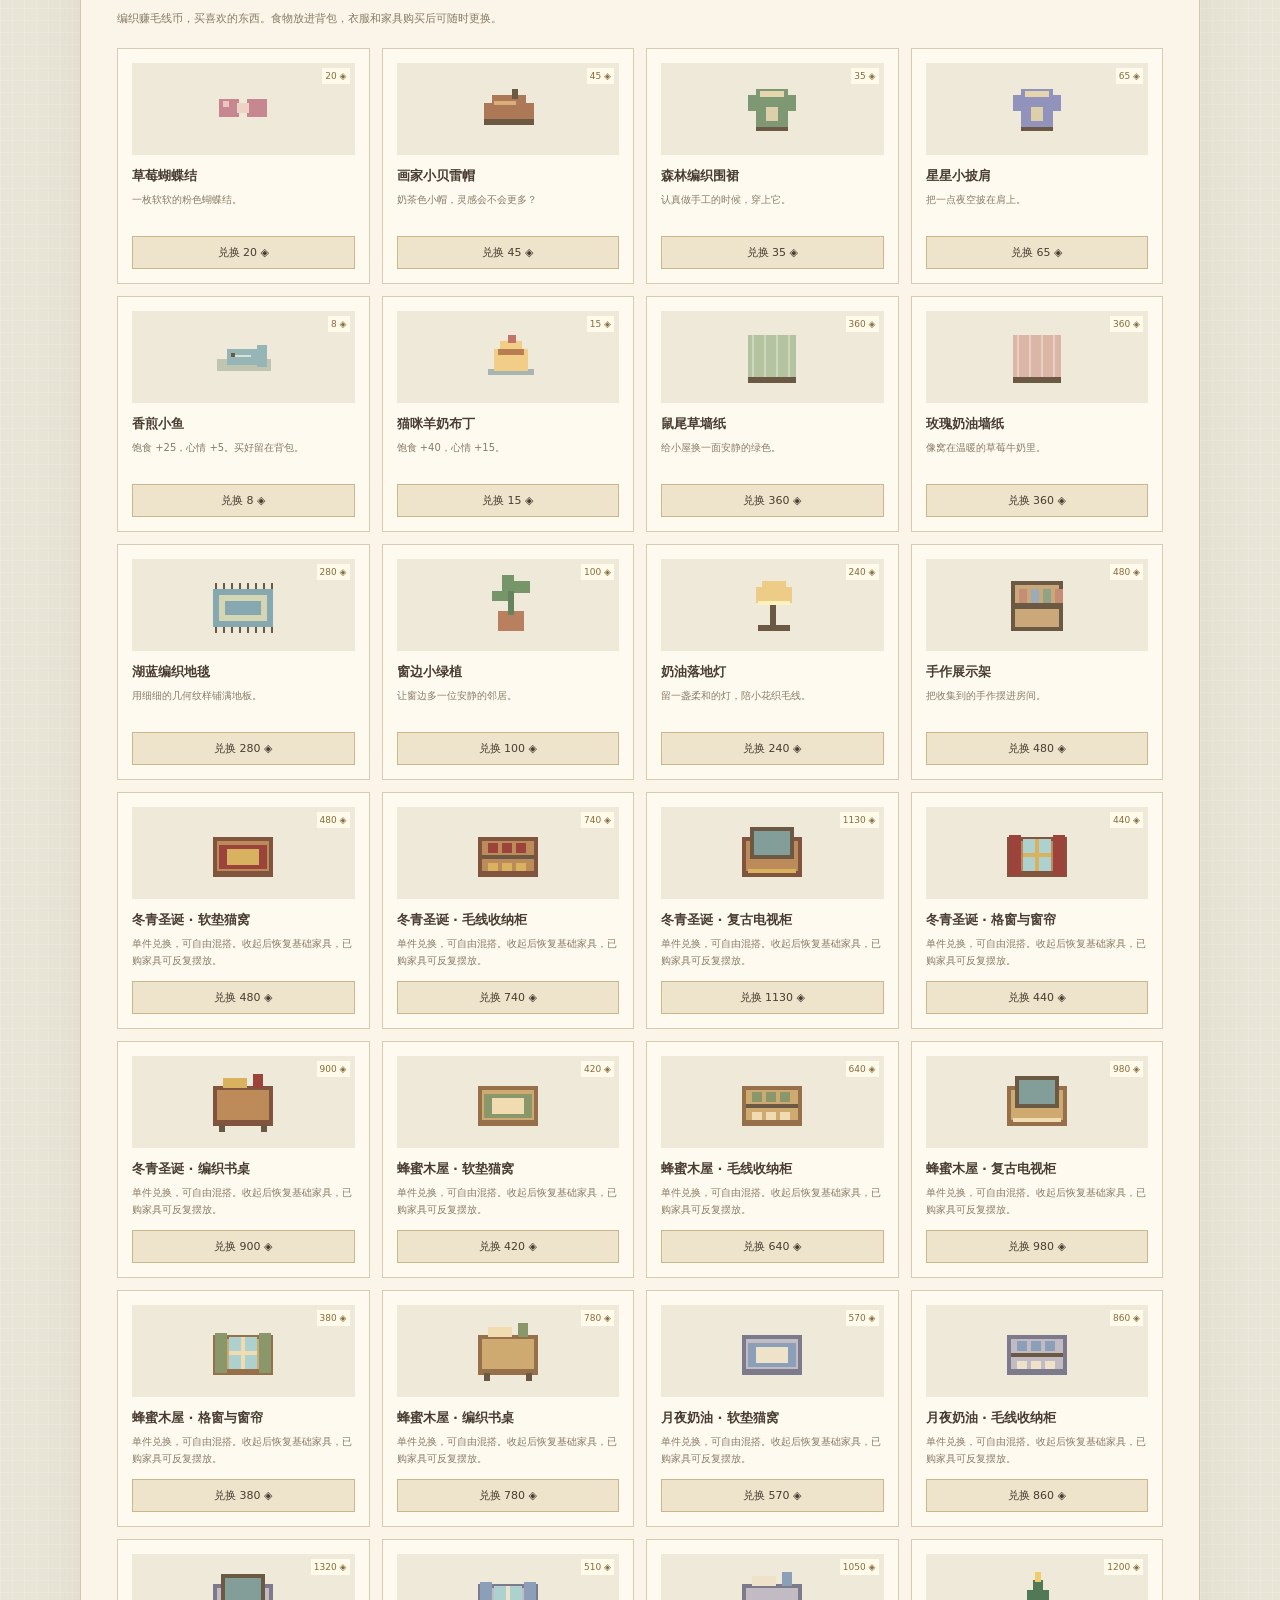
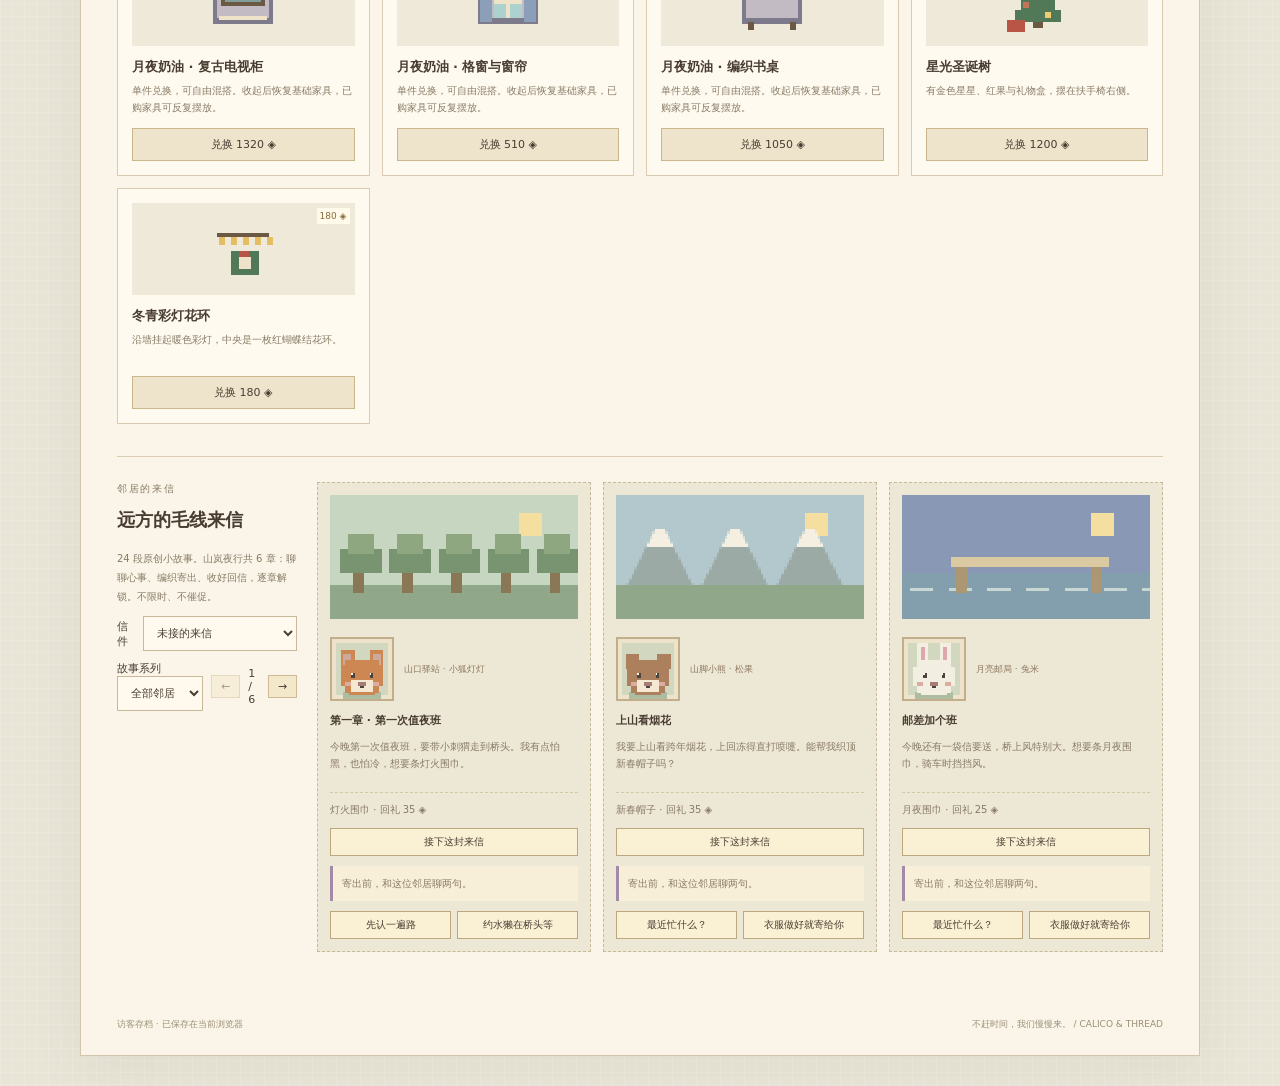
==== commit c9ec82e0: "Group postcards with neighbor mail after studio and contain section stacking" ====
--- a/pet.html
+++ b/pet.html
@@ -1,6 +1,6 @@
 <!doctype html>
 <html lang="zh-CN">
-<head><meta charset="utf-8"><meta name="viewport" content="width=device-width,initial-scale=1"><title>小花的毛线小屋</title><link rel="stylesheet" href="pet.css?v=c86bcb2deccd"><script src="homecraft.js?v=4f762e726c37" defer></script><script src="pet.js?v=23e84569448f" defer></script></head>
+<head><meta charset="utf-8"><meta name="viewport" content="width=device-width,initial-scale=1"><title>小花的毛线小屋</title><link rel="stylesheet" href="pet.css?v=18139f2ffa36"><script src="homecraft.js?v=4f762e726c37" defer></script><script src="pet.js?v=23e84569448f" defer></script></head>
 <body><main>
 <header><a class="brand" href="#">✿ <span id="petNameLabel">小花的毛线小屋</span> <small>CALICO & THREAD</small></a><button id="accountOpen" class="secondary">存档 / 备份</button><div class="wallet"><span>毛线币</span> <strong id="coins">30</strong> <span>◈</span></div></header>
 <div class="intro"><div><p class="eyebrow">你的日常，也值得被织成礼物</p><h1>你认真生活，<br>我慢慢织。</h1></div><p>一只三花猫，一间慢慢变暖的小屋。<br>工作、休息，都有人在这里陪你。</p></div>
@@ -10,8 +10,8 @@
 <section id="shopPanel" class="tab-panel"><div class="section-heading"><div><p class="eyebrow">一点一点，变成喜欢的家</p><h2>猫咪杂货铺</h2></div><div class="filters" id="shopFilters"><button class="selected" data-shop="all">全部</button><button data-shop="wear">衣服</button><button data-shop="food">吃的</button><button data-shop="decor">装修</button></div></div><p class="section-note">编织赚毛线币，买喜欢的东西。食物放进背包，衣服和家具购买后可随时更换。</p><div id="shopGrid" class="product-grid"></div></section>
 <section id="albumPanel" class="tab-panel" hidden><div class="section-heading"><div><p class="eyebrow">每一针，都有一个小故事</p><h2>手作收藏图鉴 <small id="collectionCount">0 / 97</small></h2></div><label class="filter-label">品类<select id="albumType"><option value="all">全部品类</option><option value="bag">包包</option><option value="socks">袜子</option><option value="scarf">围巾</option><option value="mittens">手套</option><option value="hat">帽子</option><option value="sweaters">全部毛衣</option><option value="crew">圆领毛衣</option><option value="cable">麻花毛衣</option><option value="cardigan">开衫</option><option value="vest">背心</option><option value="hoodie">连帽毛衣</option><option value="polo">翻领针织衫</option><option value="halfzip">半拉链毛衣</option><option value="fairisle">提花毛衣</option><option value="sailor">海军领开衫</option><option value="wallcloth">墙布</option><option value="shortcurtain">短窗帘</option><option value="longcurtain">长窗帘</option><option value="sausage">兔兔腊肠围巾</option></select></label><label class="filter-label">筛选<select id="albumFilter"><option value="all">全部</option><option value="owned">已拥有</option><option value="garden">圣诞</option><option value="bakery">新春</option><option value="snow">中秋</option><option value="sunset">万圣节</option><option value="candy">糖果冒险</option><option value="ocean">海底漫游</option><option value="arcade">复古街机</option><option value="pasture">像素牧场</option><option value="cosmos">星际邮局</option><option value="cloud">云端童话</option><option value="lantern">山岚夜行 · 灯火</option><option value="mist">山岚夜行 · 雨雾</option><option value="dawn">山岚夜行 · 晨光</option></select></label></div><p class="section-note">常规编织：R 70% · SR 25% · SSR 5%。兔兔赠礼概率单独计算。收集不同主题的常规手作和 7 款兔兔限定（含隐藏款）；重复作品可兑换毛线币，始终保留一件。节日与日常主题全年可选。未获得的作品只显示剪影，完成后揭晓完整图案。</p><h3>我的收藏与主题图鉴</h3><p id="collectionEmpty" class="quiet-note" hidden>这个筛选下还没有作品，试试其他品类或切换“全部”。</p><div id="collection" class="collection"></div><nav class="album-pagination" aria-label="图鉴翻页"><button id="albumPrev" class="secondary">上一页</button><span id="albumPage" aria-live="polite"></span><button id="albumNext" class="secondary">下一页</button></nav></section>
 <section id="closetPanel" class="tab-panel" hidden><div class="section-heading"><div><p class="eyebrow">小小的生活收藏</p><h2>衣柜、零食与家具</h2></div><button id="resetOutfit" class="secondary">脱下搭配</button></div><div id="closetGrid" class="product-grid"></div></section>
-<section id="bunnyPanel" class="tab-panel" hidden><section id="bunnyWardrobeSection"><div class="section-heading"><div><p class="eyebrow">BUNNY'S WARDROBE</p><h2>兔兔衣橱</h2></div><button id="bunnyUndress">全部脱下</button></div><p class="quiet-note">帽子、衣服、围巾、包包可以同时穿戴，同一部位一次选一件。送过的作品会一直留在这里，换装和脱下都不会丢失。兔兔不在时也能选好，下次来访会穿上。自绘图案、排版和工艺细节一起保留。</p><div class="bunny-fitting"><canvas id="bunnyPreview" width="260" height="280" role="img" aria-label="兔兔当前穿搭预览，与小屋中的穿戴一致"></canvas><div class="bunny-fitting-controls"><label>帽子<select id="bunnySlot_head"></select></label><label>衣服<select id="bunnySlot_body"></select></label><label>围巾<select id="bunnySlot_neck"></select></label><label>包包<select id="bunnySlot_bag"></select></label></div></div><p id="bunnyWardrobeCurrent"></p><p id="bunnyWardrobeEmpty" class="quiet-note">还没有衣服。在手作图鉴选一件已拥有的作品，点“送兔兔穿”就能放进来。</p><div id="bunnyWardrobeGrid" class="collection"></div></section></section><section id="focusPanel" class="tab-panel" hidden><div class="section-heading"><div><p class="eyebrow">你做自己的事，小花把陪伴织进毛线里</p><h2>一起专注，慢慢织</h2></div><span class="section-note" id="focusTotals"></span></div><div class="focus-layout"><section class="focus-clock"><label for="focusDuration">这一段，慢慢来</label><select id="focusDuration"><option value="60">1 分钟体验 · 无奖励</option><option value="900">15 分钟 · 轻轻开始</option><option value="1500" selected>25 分钟 · 认真一会儿</option><option value="2700">45 分钟 · 沉浸时光</option></select><div id="focusTime" role="timer" aria-label="专注剩余时间">25:00</div><button id="focusToggle" class="primary">开始这一段专注</button><p id="focusResult" class="section-note">完成专注：15 分钟 +6，25 分钟 +10，45 分钟 +18。</p><p class="quiet-note">每段按实际专注时长推进织物。默认专注 25 分钟，休息 5 分钟；休息后手动开始下一段。1 分钟体验只推进 1 分钟，不加速或发奖。15 / 25 / 45 分钟分别奖励 6 / 10 / 18 币。关闭页面也只结算当前段，完成不弹窗。</p></section><section class="todo-box"><h3>今天，只做这几件事</h3><form id="todoForm"><input id="todoInput" maxlength="80" placeholder="写下一件想完成的小事" aria-label="新的待办事项" required><button type="submit" class="secondary">记下来</button></form><div id="todoList"></div><p class="quiet-note">清单仅保存在你的浏览器。勾选可以撤销，不完成也不会扣奖励。</p></section></div></section><section id="patternsPanel" class="tab-panel" hidden><div class="section-heading"><div><p class="eyebrow">把你的小心思，织成真的礼物</p><h2>像素纹样工坊</h2></div></div><div class="pattern-workshop"><div><label class="pattern-select">画布尺寸<select id="patternSize"><option value="8">8 × 8 · 经典像素</option><option value="16">16 × 16 · 精细设计</option></select></label><canvas id="patternCanvas" width="256" height="256" tabindex="0" role="img" aria-label="8乘8纹样画板，点击或拖动绘制；键盘方向键移动，空格绘制"></canvas><p class="quiet-note">点按或拖动画格子。方向键移动，空格上色。8×8 升到 16×16 时保留图案，可继续细化；切换尺寸会暂存本页草稿，离开前请保存。</p></div><div><p class="section-note">圣诞色板 · 冬青、莓红、奶油与雪夜</p><div id="palette" class="palette"></div><label class="custom-color">再挑一个颜色 <input type="color" id="customColor" value="#b8424e"></label><label class="pattern-select">纹样名字<input id="patternName" maxlength="18" placeholder="例如：小花的猫爪"></label><div class="care"><button id="clearPattern">清空画板</button><button id="savePattern">保存纹样</button></div><p class="section-note">保存后，在编织面板选择你的纹样。织成的作品会进入图鉴，也可以穿戴或挂在墙上。</p><p class="section-note">22 款精选纹样：点击色卡直接选用，也可载入画板修改另存。不占用自绘纹样名额。</p><label>纹样分类<select id="patternCategory"><option value="all">全部纹样</option><option>精选纹样</option><option>和服传统纹样</option><option>我的自绘</option></select></label><div id="patternList"></div></div></div></section><section id="studioPanel" class="tab-panel" hidden><div class="section-heading"><div><p class="eyebrow">MY LITTLE ATELIER</p><h2>自己的手作展示角</h2></div><button id="studioExport">导出分享图片 PNG</button></div><div class="studio-layout"><canvas id="studioCanvas" width="800" height="600" role="img" aria-label="你的手作系列展示橱窗"></canvas><div class="studio-controls"><label>系列名字<input id="studioName" maxlength="24"></label><label>一句介绍<input id="studioNote" maxlength="50"></label><label>背景<select id="studioBackground"><option value="cream">奶油日光</option><option value="sage">鼠尾草绿</option><option value="rose">玫瑰奶茶</option><option value="night">蓝调夜晚</option></select></label><label>墙纸与背板<select id="studioWallpaper"><option value="panel">法式护墙板</option></select></label><label>边框<select id="studioFrame"><option value="wood">暖木色</option><option value="ivory">象牙白</option><option value="dark">深色画框</option></select></label><label>主陈列挂架<select id="studioSlot0"></select></label><label>侧边挂架<select id="studioSlot1"></select></label><label>左展示台<select id="studioSlot2"></select></label><label>右展示台<select id="studioSlot3"></select></label><p class="quiet-note">四个位置都可自由选择已拥有的作品，随时取下或更换，不消耗收藏。织好的墙布也能作为展示背景。图片直接保存在你的设备，可发给朋友。</p></div></div><h2>编织手册</h2><p class="quiet-note">每种物品第一次完成 +3 经验，重复制作 +1；与 R / SR / SSR 无关。自选纹样另积累提花经验。旧收藏已计入；兔兔赠礼不计经验。学会后在开工前选择工艺细节，不改变旧作品。</p><div id="craftBook" class="craft-book"></div></section><section class="orders"><div><p class="eyebrow">邻居的来信</p><h2>远方的毛线来信</h2><p class="quiet-note">24 段原创小故事。山岚夜行共 6 章：聊聊心事、编织寄出、收好回信，逐章解锁。不限时、不催促。</p><label class="filter-label">信件<select id="mailFilter"><option value="new">未接的来信</option><option value="active">正在往来</option><option value="done">收好的回信</option></select></label><div class="mail-pagination"><label>故事系列<select id="mailSeries"><option value="all">全部邻居</option><option value="night">山岚夜行 · 连续故事</option></select></label><button id="mailPrev">←</button><span id="mailPage"></span><button id="mailNext">→</button></div></div><div id="orders"></div></section>
-<section id="postcards" class="postcards" aria-label="邻居寄来的明信片"></section><footer><span id="saveStatus">自动保存在当前浏览器</span><span>不赶时间，我们慢慢来。 / CALICO & THREAD</span></footer>
+<section id="bunnyPanel" class="tab-panel" hidden><section id="bunnyWardrobeSection"><div class="section-heading"><div><p class="eyebrow">BUNNY'S WARDROBE</p><h2>兔兔衣橱</h2></div><button id="bunnyUndress">全部脱下</button></div><p class="quiet-note">帽子、衣服、围巾、包包可以同时穿戴，同一部位一次选一件。送过的作品会一直留在这里，换装和脱下都不会丢失。兔兔不在时也能选好，下次来访会穿上。自绘图案、排版和工艺细节一起保留。</p><div class="bunny-fitting"><canvas id="bunnyPreview" width="260" height="280" role="img" aria-label="兔兔当前穿搭预览，与小屋中的穿戴一致"></canvas><div class="bunny-fitting-controls"><label>帽子<select id="bunnySlot_head"></select></label><label>衣服<select id="bunnySlot_body"></select></label><label>围巾<select id="bunnySlot_neck"></select></label><label>包包<select id="bunnySlot_bag"></select></label></div></div><p id="bunnyWardrobeCurrent"></p><p id="bunnyWardrobeEmpty" class="quiet-note">还没有衣服。在手作图鉴选一件已拥有的作品，点“送兔兔穿”就能放进来。</p><div id="bunnyWardrobeGrid" class="collection"></div></section></section><section id="focusPanel" class="tab-panel" hidden><div class="section-heading"><div><p class="eyebrow">你做自己的事，小花把陪伴织进毛线里</p><h2>一起专注，慢慢织</h2></div><span class="section-note" id="focusTotals"></span></div><div class="focus-layout"><section class="focus-clock"><label for="focusDuration">这一段，慢慢来</label><select id="focusDuration"><option value="60">1 分钟体验 · 无奖励</option><option value="900">15 分钟 · 轻轻开始</option><option value="1500" selected>25 分钟 · 认真一会儿</option><option value="2700">45 分钟 · 沉浸时光</option></select><div id="focusTime" role="timer" aria-label="专注剩余时间">25:00</div><button id="focusToggle" class="primary">开始这一段专注</button><p id="focusResult" class="section-note">完成专注：15 分钟 +6，25 分钟 +10，45 分钟 +18。</p><p class="quiet-note">每段按实际专注时长推进织物。默认专注 25 分钟，休息 5 分钟；休息后手动开始下一段。1 分钟体验只推进 1 分钟，不加速或发奖。15 / 25 / 45 分钟分别奖励 6 / 10 / 18 币。关闭页面也只结算当前段，完成不弹窗。</p></section><section class="todo-box"><h3>今天，只做这几件事</h3><form id="todoForm"><input id="todoInput" maxlength="80" placeholder="写下一件想完成的小事" aria-label="新的待办事项" required><button type="submit" class="secondary">记下来</button></form><div id="todoList"></div><p class="quiet-note">清单仅保存在你的浏览器。勾选可以撤销，不完成也不会扣奖励。</p></section></div></section><section id="patternsPanel" class="tab-panel" hidden><div class="section-heading"><div><p class="eyebrow">把你的小心思，织成真的礼物</p><h2>像素纹样工坊</h2></div></div><div class="pattern-workshop"><div><label class="pattern-select">画布尺寸<select id="patternSize"><option value="8">8 × 8 · 经典像素</option><option value="16">16 × 16 · 精细设计</option></select></label><canvas id="patternCanvas" width="256" height="256" tabindex="0" role="img" aria-label="8乘8纹样画板，点击或拖动绘制；键盘方向键移动，空格绘制"></canvas><p class="quiet-note">点按或拖动画格子。方向键移动，空格上色。8×8 升到 16×16 时保留图案，可继续细化；切换尺寸会暂存本页草稿，离开前请保存。</p></div><div><p class="section-note">圣诞色板 · 冬青、莓红、奶油与雪夜</p><div id="palette" class="palette"></div><label class="custom-color">再挑一个颜色 <input type="color" id="customColor" value="#b8424e"></label><label class="pattern-select">纹样名字<input id="patternName" maxlength="18" placeholder="例如：小花的猫爪"></label><div class="care"><button id="clearPattern">清空画板</button><button id="savePattern">保存纹样</button></div><p class="section-note">保存后，在编织面板选择你的纹样。织成的作品会进入图鉴，也可以穿戴或挂在墙上。</p><p class="section-note">22 款精选纹样：点击色卡直接选用，也可载入画板修改另存。不占用自绘纹样名额。</p><label>纹样分类<select id="patternCategory"><option value="all">全部纹样</option><option>精选纹样</option><option>和服传统纹样</option><option>我的自绘</option></select></label><div id="patternList"></div></div></div></section><section id="studioPanel" class="tab-panel" hidden><div class="section-heading"><div><p class="eyebrow">MY LITTLE ATELIER</p><h2>自己的手作展示角</h2></div><button id="studioExport">导出分享图片 PNG</button></div><div class="studio-layout"><canvas id="studioCanvas" width="800" height="600" role="img" aria-label="你的手作系列展示橱窗"></canvas><div class="studio-controls"><label>系列名字<input id="studioName" maxlength="24"></label><label>一句介绍<input id="studioNote" maxlength="50"></label><label>背景<select id="studioBackground"><option value="cream">奶油日光</option><option value="sage">鼠尾草绿</option><option value="rose">玫瑰奶茶</option><option value="night">蓝调夜晚</option></select></label><label>墙纸与背板<select id="studioWallpaper"><option value="panel">法式护墙板</option></select></label><label>边框<select id="studioFrame"><option value="wood">暖木色</option><option value="ivory">象牙白</option><option value="dark">深色画框</option></select></label><label>主陈列挂架<select id="studioSlot0"></select></label><label>侧边挂架<select id="studioSlot1"></select></label><label>左展示台<select id="studioSlot2"></select></label><label>右展示台<select id="studioSlot3"></select></label><p class="quiet-note">四个位置都可自由选择已拥有的作品，随时取下或更换，不消耗收藏。织好的墙布也能作为展示背景。图片直接保存在你的设备，可发给朋友。</p></div></div><h2>编织手册</h2><p class="quiet-note">每种物品第一次完成 +3 经验，重复制作 +1；与 R / SR / SSR 无关。自选纹样另积累提花经验。旧收藏已计入；兔兔赠礼不计经验。学会后在开工前选择工艺细节，不改变旧作品。</p><div id="craftBook" class="craft-book"></div></section><section class="mail-area" aria-label="邻居来信与明信片"><section class="orders"><div><p class="eyebrow">邻居的来信</p><h2>远方的毛线来信</h2><p class="quiet-note">24 段原创小故事。山岚夜行共 6 章：聊聊心事、编织寄出、收好回信，逐章解锁。不限时、不催促。</p><label class="filter-label">信件<select id="mailFilter"><option value="new">未接的来信</option><option value="active">正在往来</option><option value="done">收好的回信</option></select></label><div class="mail-pagination"><label>故事系列<select id="mailSeries"><option value="all">全部邻居</option><option value="night">山岚夜行 · 连续故事</option></select></label><button id="mailPrev">←</button><span id="mailPage"></span><button id="mailNext">→</button></div></div><div id="orders"></div></section>
+<section id="postcards" class="postcards" aria-label="邻居寄来的明信片"></section></section><footer><span id="saveStatus">自动保存在当前浏览器</span><span>不赶时间，我们慢慢来。 / CALICO & THREAD</span></footer>
 </main><div id="toast" role="status" aria-live="polite"></div>
 <dialog id="giftDialog" aria-labelledby="giftTitle"><button id="closeGift" class="close" aria-label="关闭礼物篮">×</button><p class="eyebrow">一针一线，都是陪伴</p><h2 id="giftTitle">小花的礼物篮</h2><div id="giftContent"></div><button id="unwrap" class="primary">拆开一份礼物</button></dialog>
 <dialog id="accountDialog" aria-labelledby="accountTitle"><button id="closeAccount" class="close" aria-label="关闭存档窗口">×</button><h2 id="accountTitle">我的存档</h2><p id="accountInfo">访客存档保存在当前浏览器。</p><form id="accountForm" hidden><label>账号<input id="username" autocomplete="username" minlength="3" maxlength="24" required></label><label>密码<input id="password" type="password" autocomplete="current-password" minlength="8" maxlength="128" required></label><div class="care"><button type="submit" id="login">登录</button><button type="button" id="register">注册并保存当前进度</button></div></form><div id="accountActions" hidden><button id="syncSave" class="secondary">立即同步</button><button id="logout" class="secondary">退出，返回访客存档</button></div><p id="accountMessage" role="status"></p><hr><p class="quiet-note">备份包含图鉴、纹样、家具和陪伴进度，不包含密码。导入会替换当前进度，请先导出备份。</p><div class="care"><button id="exportSave">导出备份</button><button id="importSave">导入备份</button></div><input id="importFile" type="file" accept=".json,application/json" hidden><label id="importConfirm" hidden><input id="replaceConfirm" type="checkbox">确认用备份替换当前进度<button id="applyImport" class="secondary">应用备份</button></label></dialog><dialog id="nameDialog" aria-labelledby="nameTitle"><h2 id="nameTitle">给你的猫起个名字</h2><form id="nameForm"><label>名字（最多 12 个字）<input id="petNameInput" maxlength="24" required autocomplete="off"></label><p class="quiet-note">名字会保存在你的浏览器里，导出存档时也会一起带走。</p><div class="care"><button type="button" id="cancelName">先不改</button><button type="submit">就叫这个名字</button></div></form><p id="nameError" role="status"></p></dialog></body></html>
--- a/pet.css
+++ b/pet.css
@@ -40,3 +40,5 @@
 #studioExport,#bunnyUndress{background:#f3ead5;border:1px solid #cdbb98;padding:10px 14px;font:inherit;font-size:12px}
 @media(max-width:800px){.collection{grid-template-columns:repeat(4,minmax(0,1fr))}}
 @media(max-width:450px){.collection{grid-template-columns:repeat(2,minmax(0,1fr))}.card{padding:14px 10px}.card strong{font-size:12px}.card small{font-size:11px}.album-pagination{gap:10px}}
+
+.mail-area{display:flow-root;position:relative;isolation:isolate;clear:both}.postcards{padding:8px 0;gap:20px}.postcard{transform:none;min-width:0;max-width:100%}.tab-panel{position:relative;isolation:isolate}
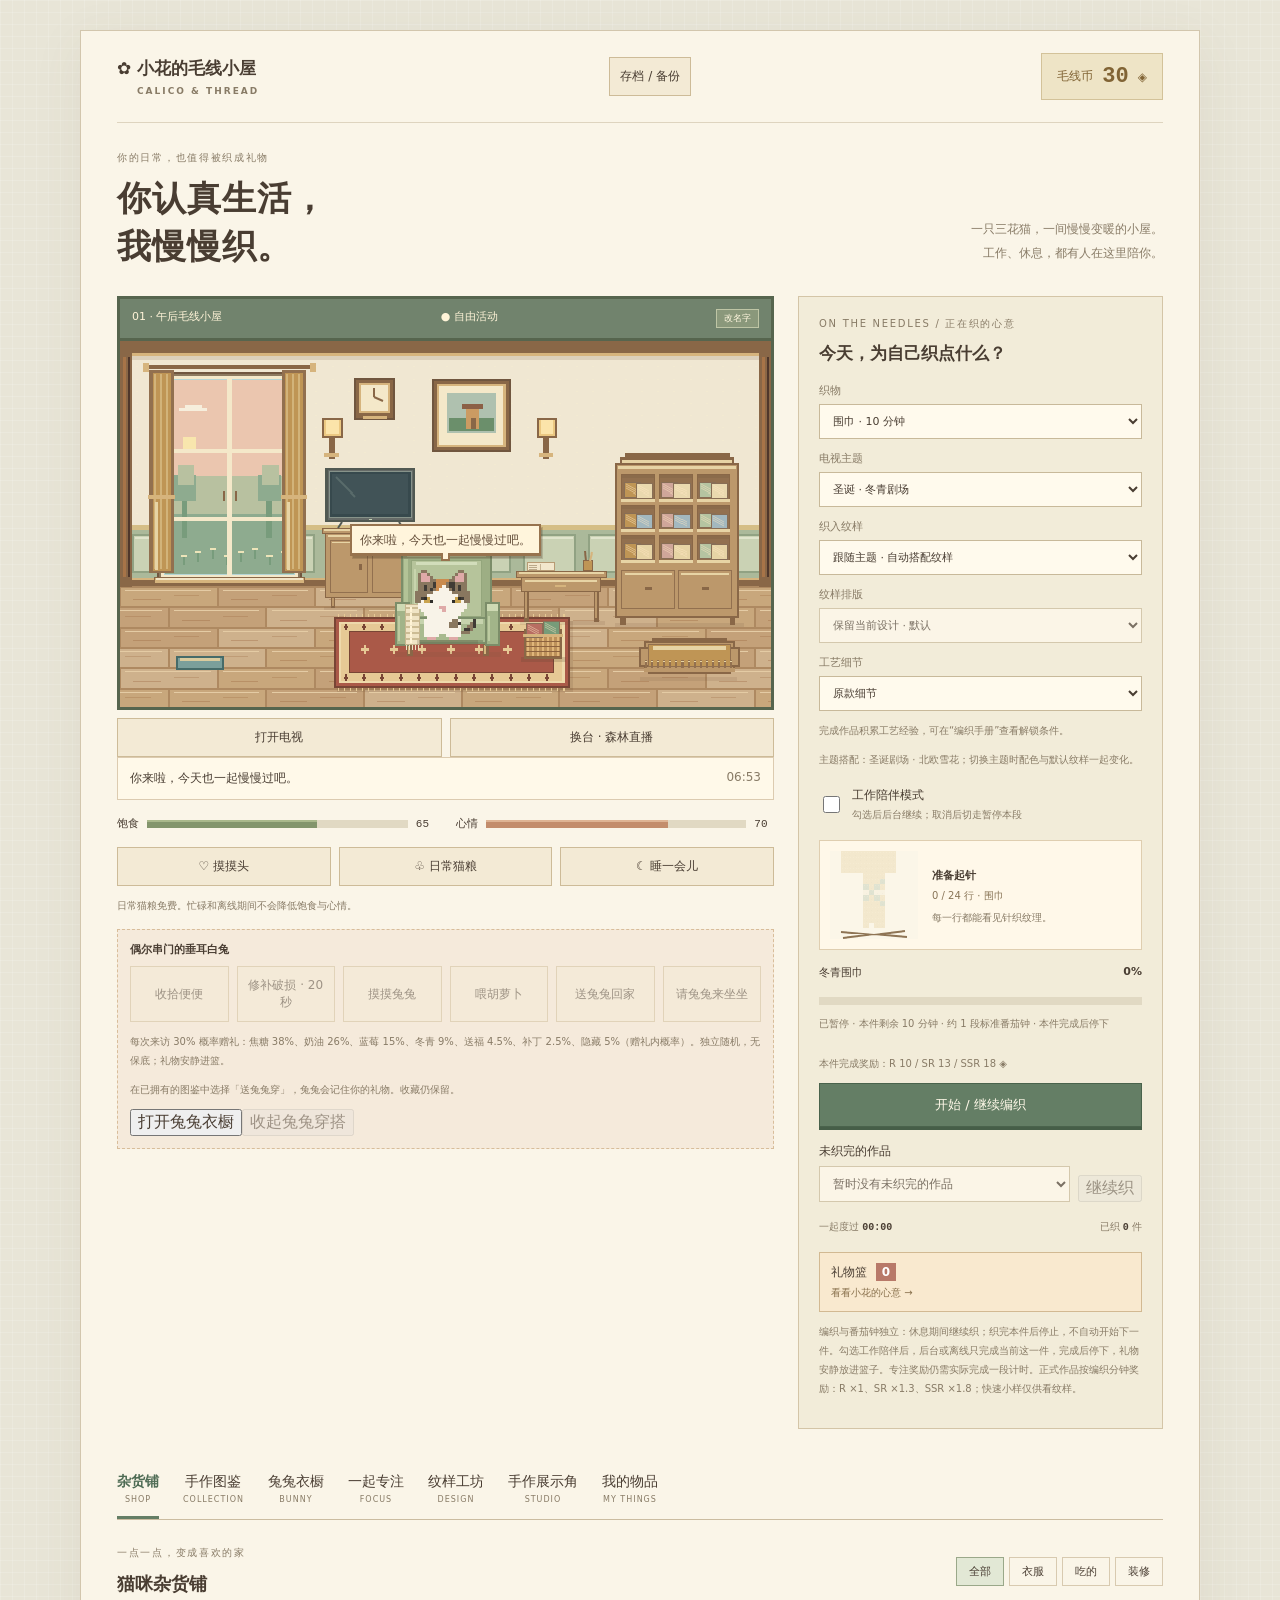
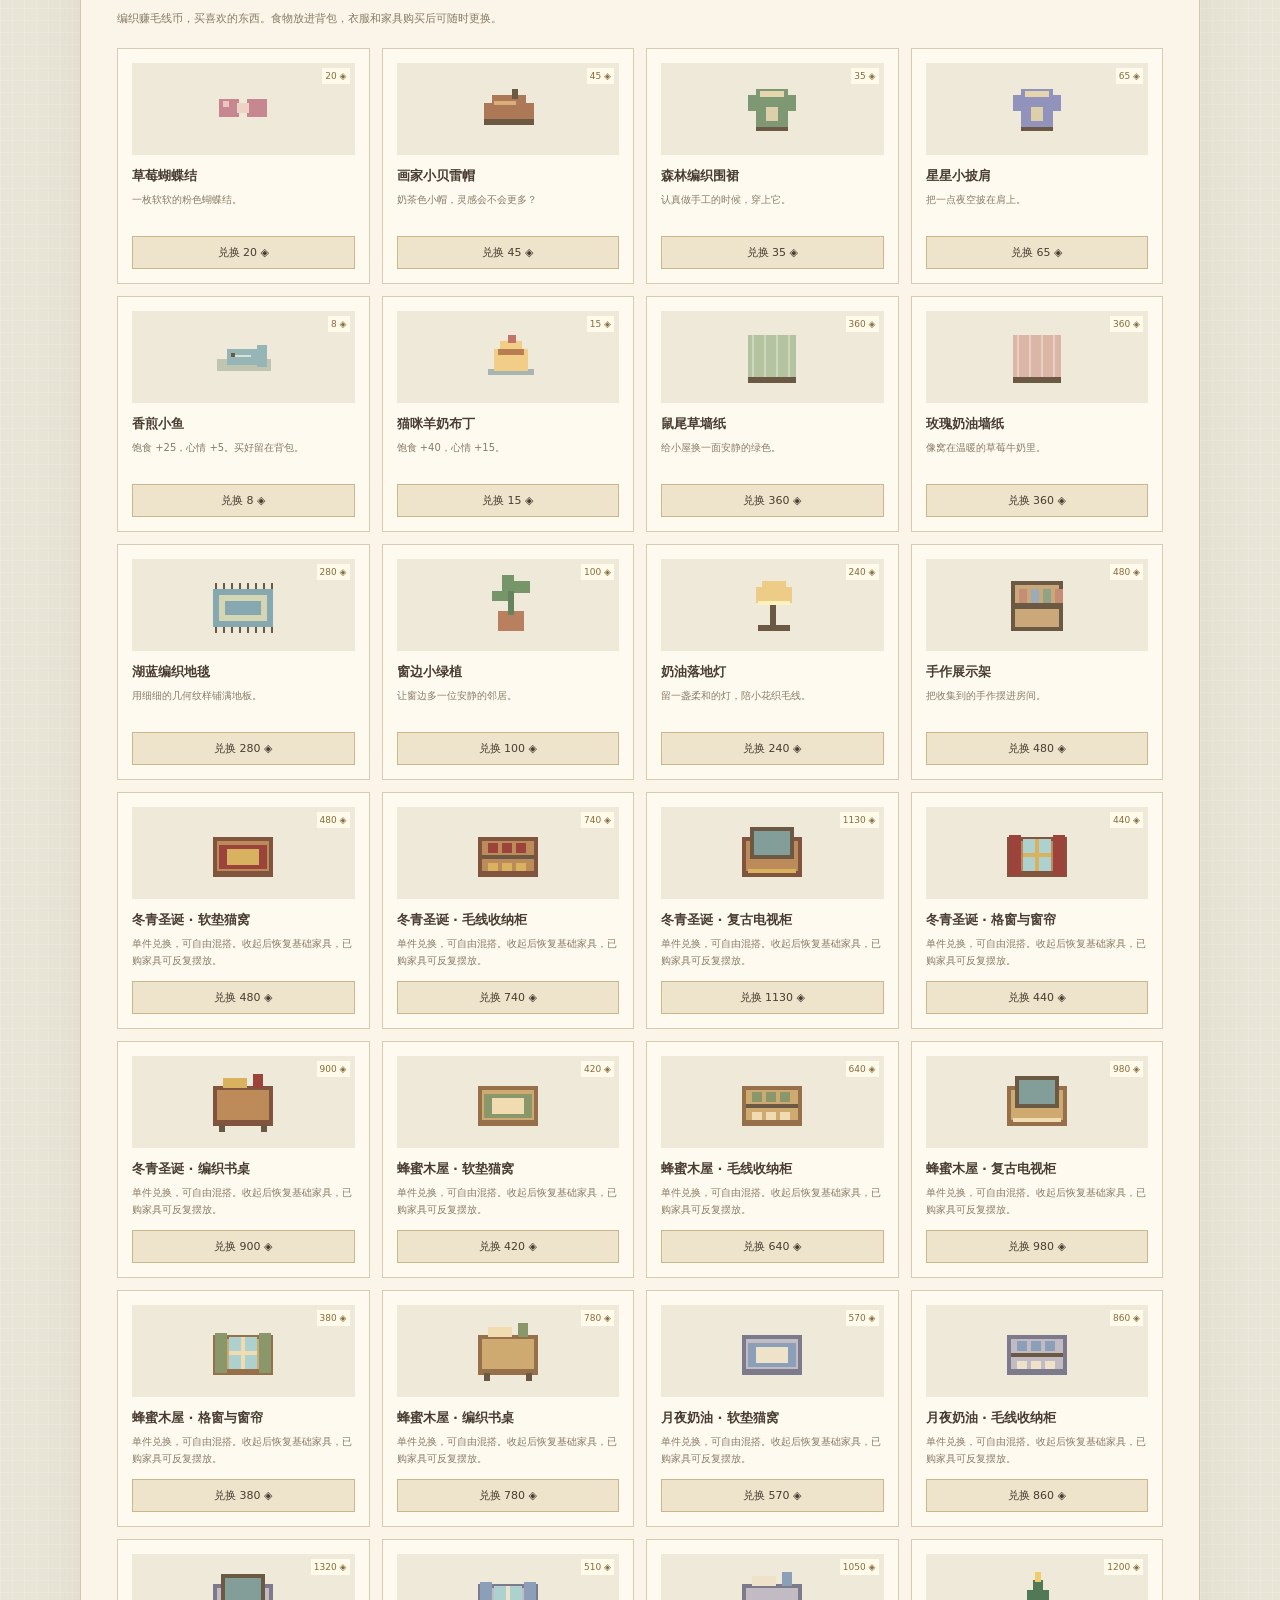
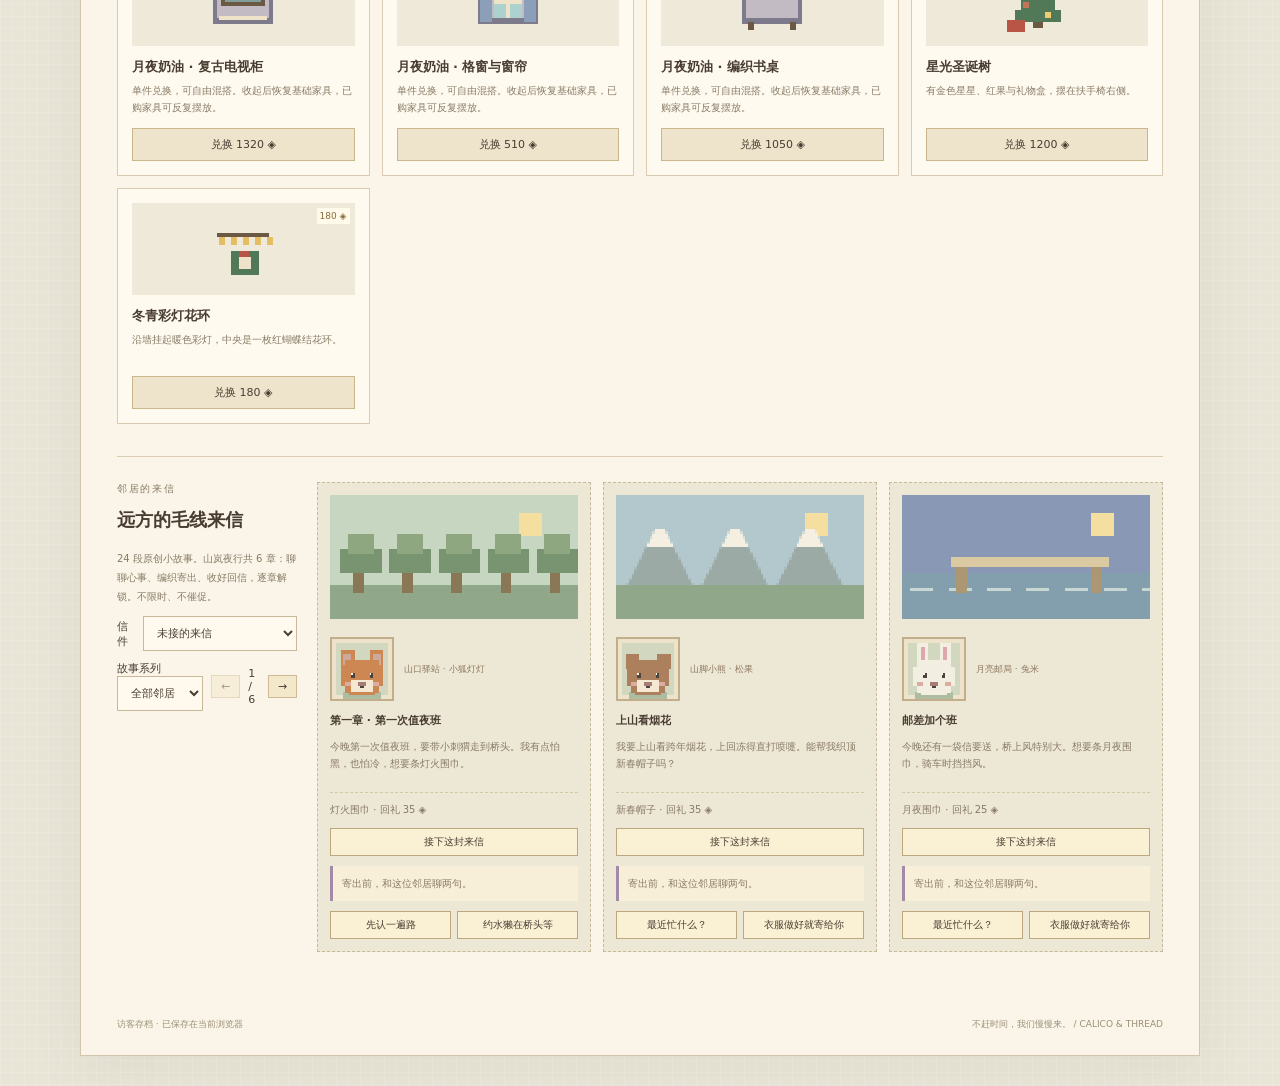
==== commit 25696427: "Refresh pixel furniture, add full-height window, interactive TV and local-time scenery" ====
--- a/pet.html
+++ b/pet.html
@@ -1,6 +1,6 @@
 <!doctype html>
 <html lang="zh-CN">
-<head><meta charset="utf-8"><meta name="viewport" content="width=device-width,initial-scale=1"><title>小花的毛线小屋</title><link rel="stylesheet" href="pet.css?v=18139f2ffa36"><script src="homecraft.js?v=4f762e726c37" defer></script><script src="pet.js?v=23e84569448f" defer></script></head>
+<head><meta charset="utf-8"><meta name="viewport" content="width=device-width,initial-scale=1"><title>小花的毛线小屋</title><link rel="stylesheet" href="pet.css?v=18139f2ffa36"><script src="homecraft.js?v=4662b726ef6b" defer></script><script src="pet.js?v=442486a5c6b7" defer></script></head>
 <body><main>
 <header><a class="brand" href="#">✿ <span id="petNameLabel">小花的毛线小屋</span> <small>CALICO & THREAD</small></a><button id="accountOpen" class="secondary">存档 / 备份</button><div class="wallet"><span>毛线币</span> <strong id="coins">30</strong> <span>◈</span></div></header>
 <div class="intro"><div><p class="eyebrow">你的日常，也值得被织成礼物</p><h1>你认真生活，<br>我慢慢织。</h1></div><p>一只三花猫，一间慢慢变暖的小屋。<br>工作、休息，都有人在这里陪你。</p></div>
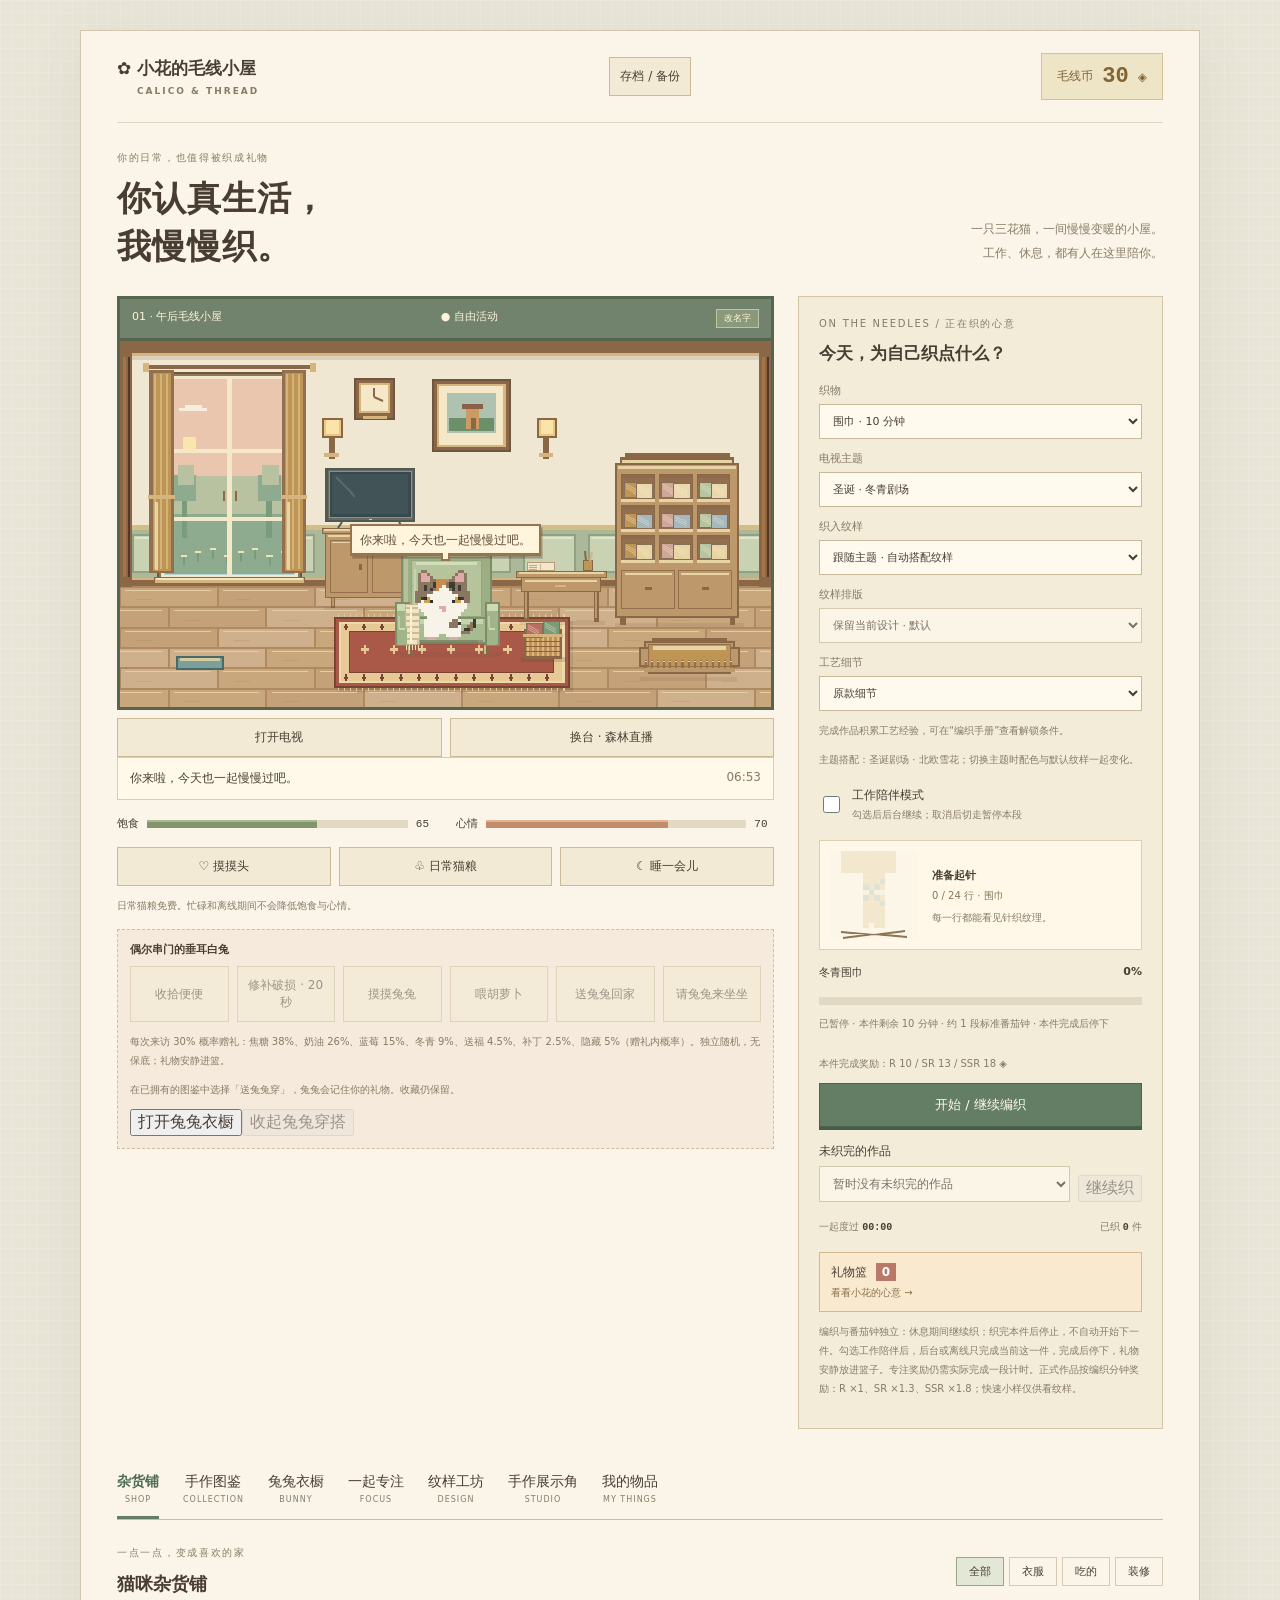
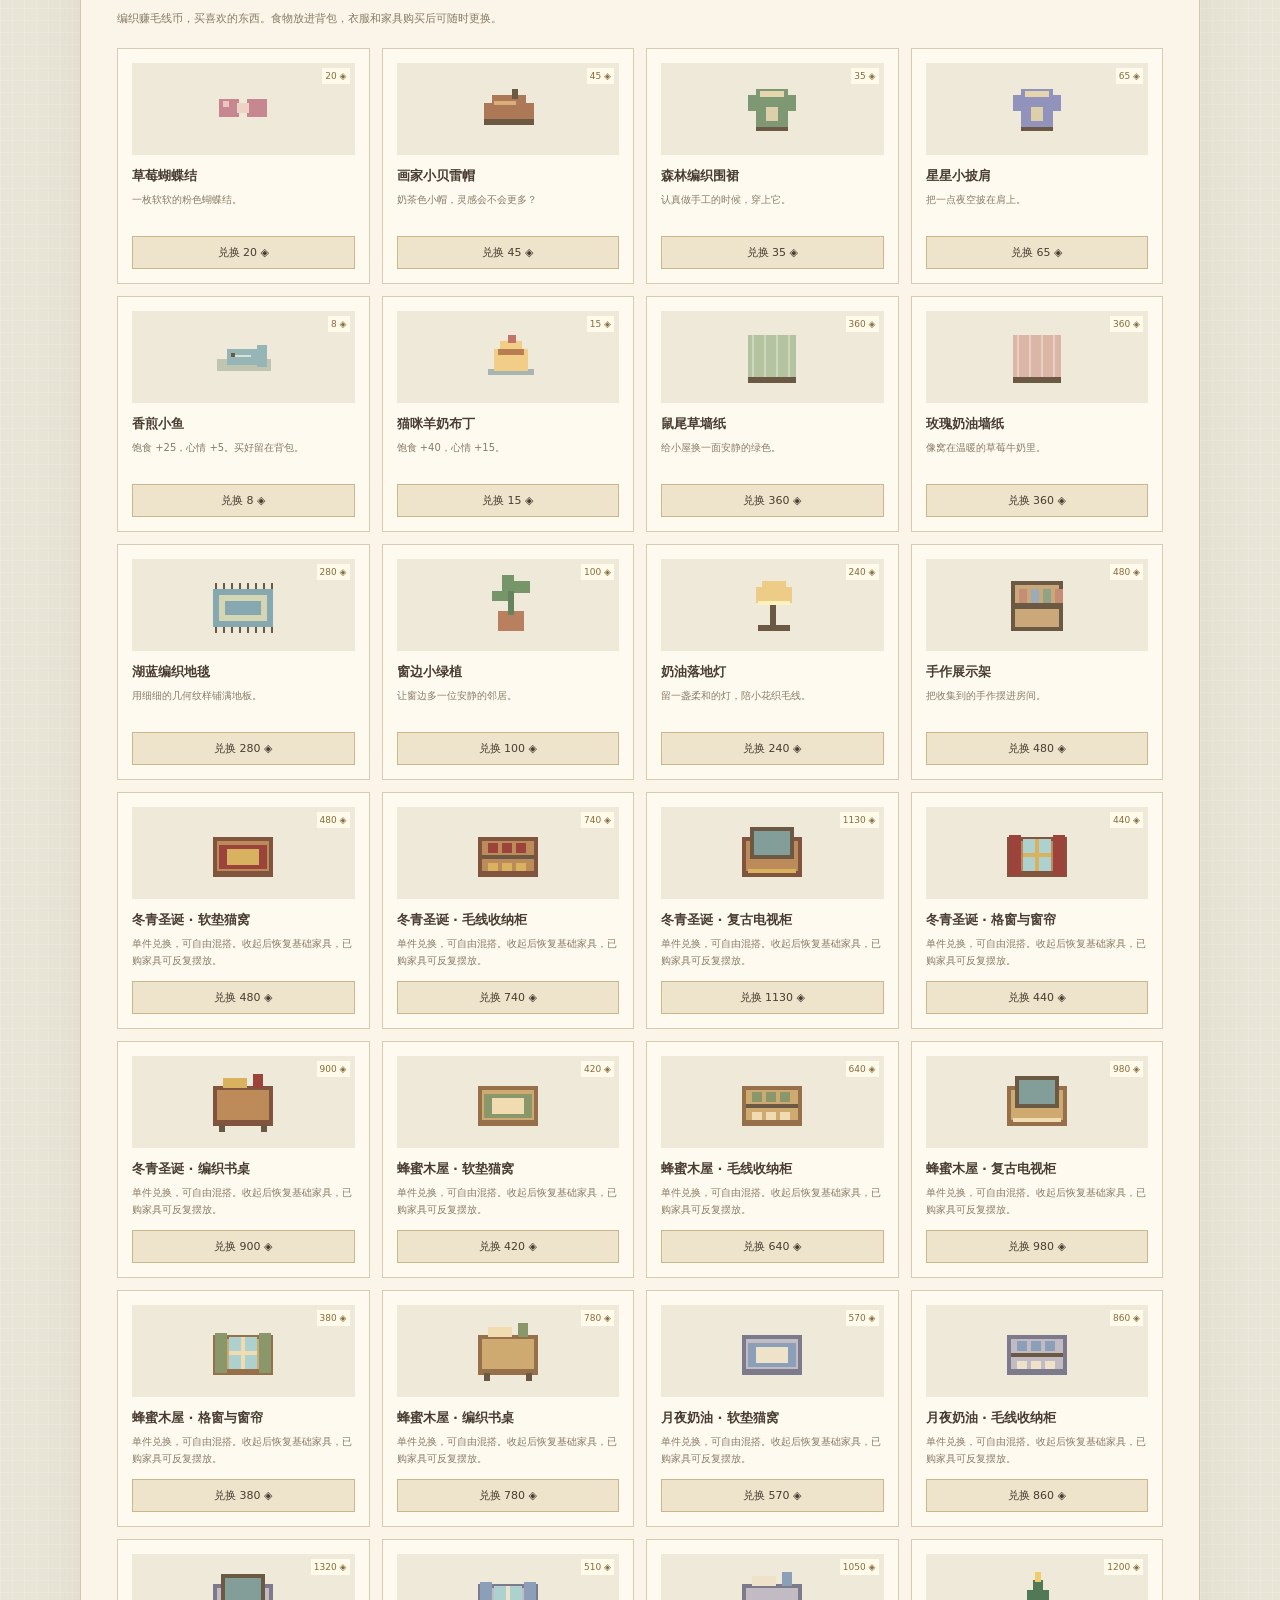
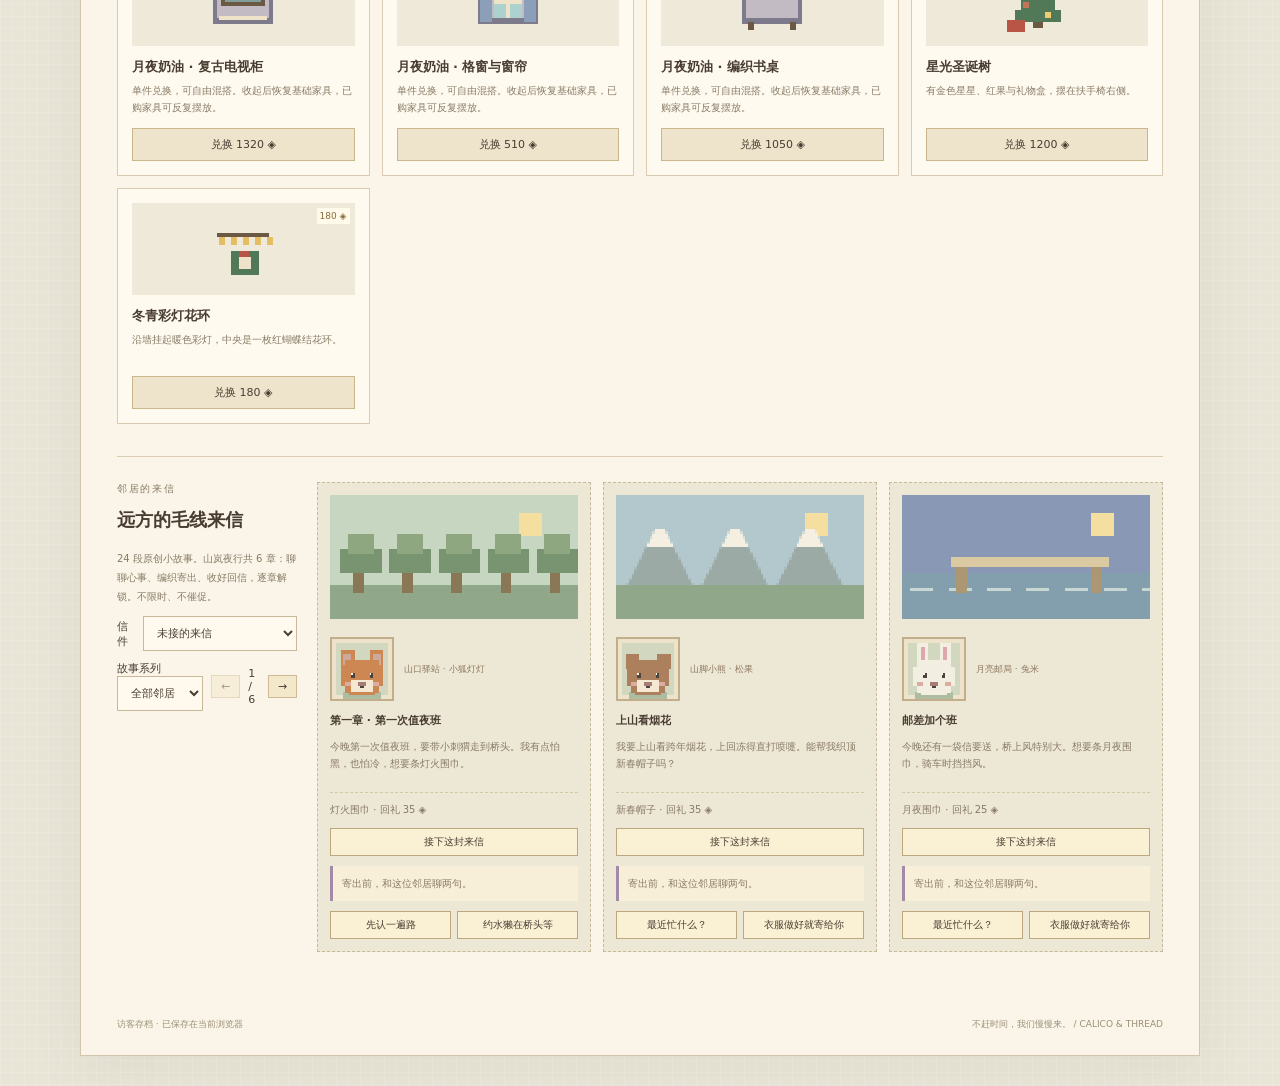
==== commit 38fd32b1: "Refine reference bunny, add autonomous activities and expressive ears" ====
--- a/pet.html
+++ b/pet.html
@@ -1,6 +1,6 @@
 <!doctype html>
 <html lang="zh-CN">
-<head><meta charset="utf-8"><meta name="viewport" content="width=device-width,initial-scale=1"><title>小花的毛线小屋</title><link rel="stylesheet" href="pet.css?v=18139f2ffa36"><script src="homecraft.js?v=4662b726ef6b" defer></script><script src="pet.js?v=442486a5c6b7" defer></script></head>
+<head><meta charset="utf-8"><meta name="viewport" content="width=device-width,initial-scale=1"><title>小花的毛线小屋</title><link rel="stylesheet" href="pet.css?v=18139f2ffa36"><script src="homecraft.js?v=4662b726ef6b" defer></script><script src="pet.js?v=53655e86dfde" defer></script></head>
 <body><main>
 <header><a class="brand" href="#">✿ <span id="petNameLabel">小花的毛线小屋</span> <small>CALICO & THREAD</small></a><button id="accountOpen" class="secondary">存档 / 备份</button><div class="wallet"><span>毛线币</span> <strong id="coins">30</strong> <span>◈</span></div></header>
 <div class="intro"><div><p class="eyebrow">你的日常，也值得被织成礼物</p><h1>你认真生活，<br>我慢慢织。</h1></div><p>一只三花猫，一间慢慢变暖的小屋。<br>工作、休息，都有人在这里陪你。</p></div>
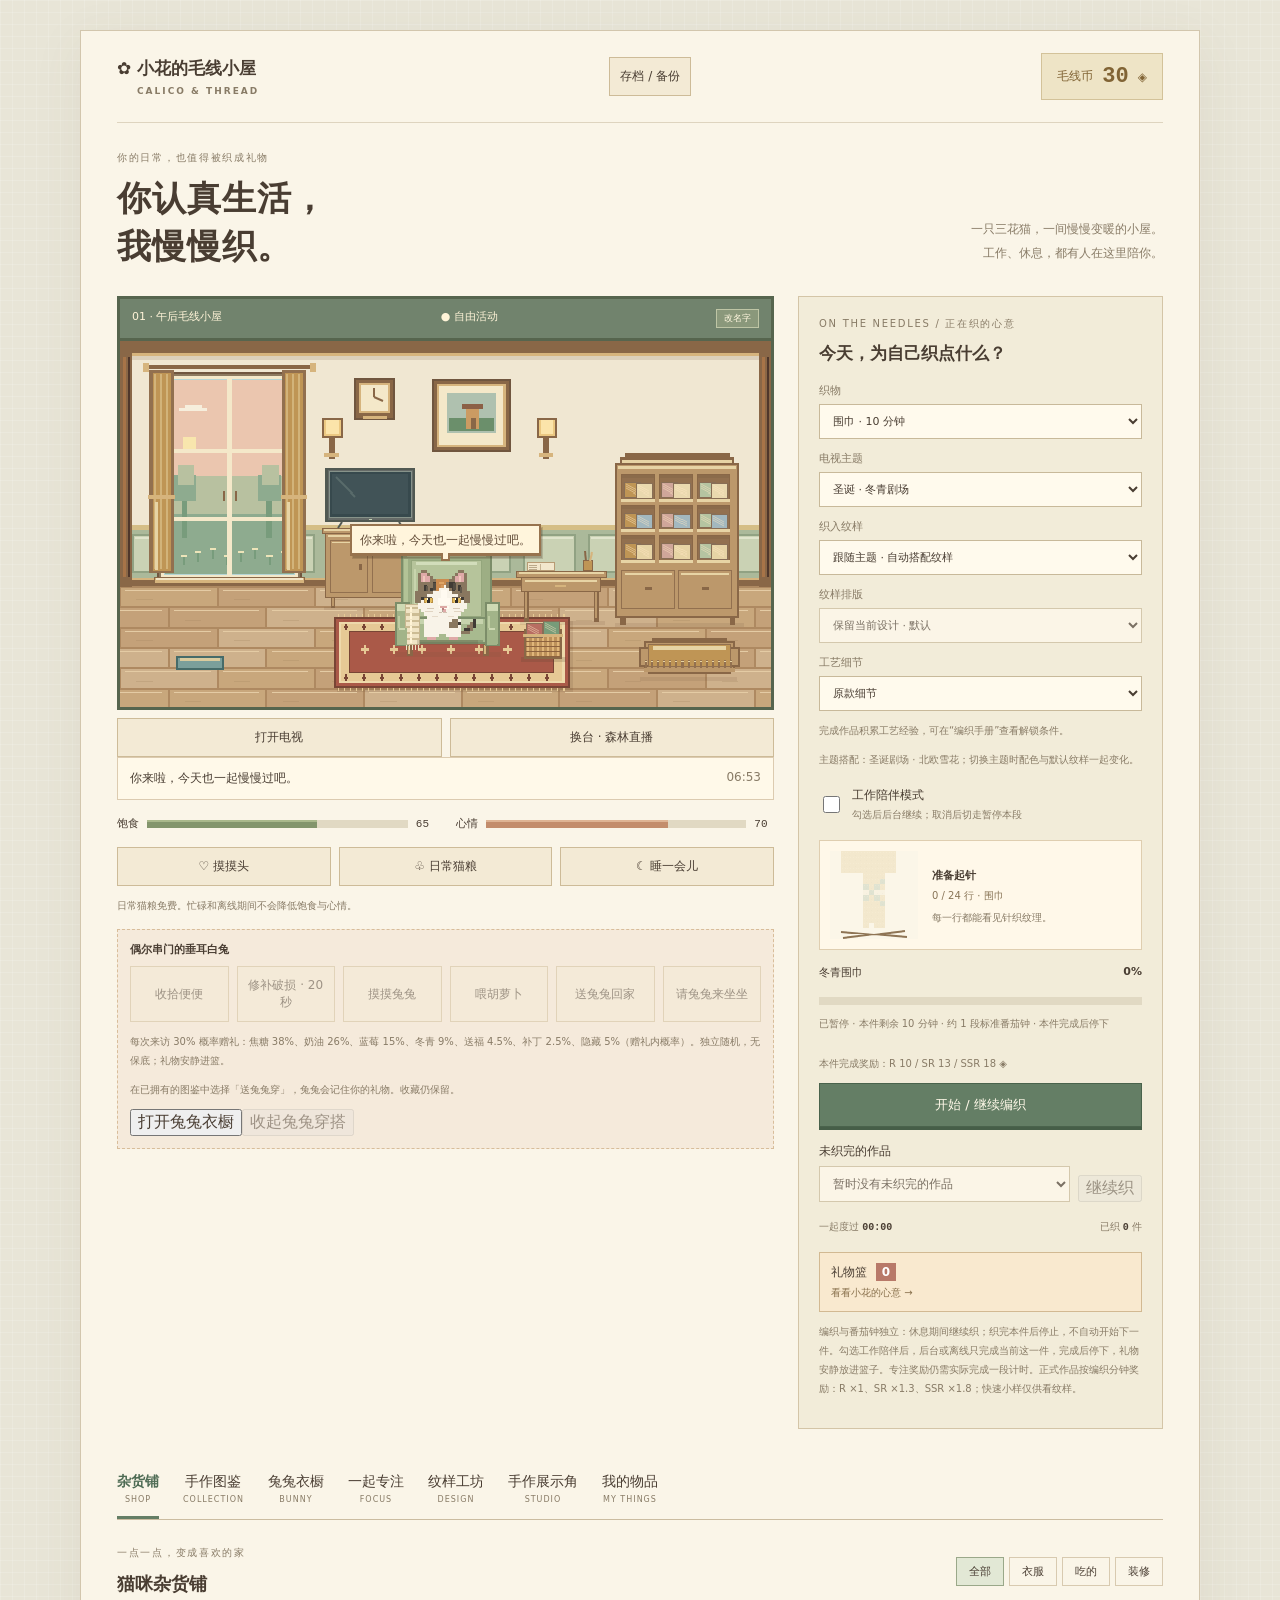
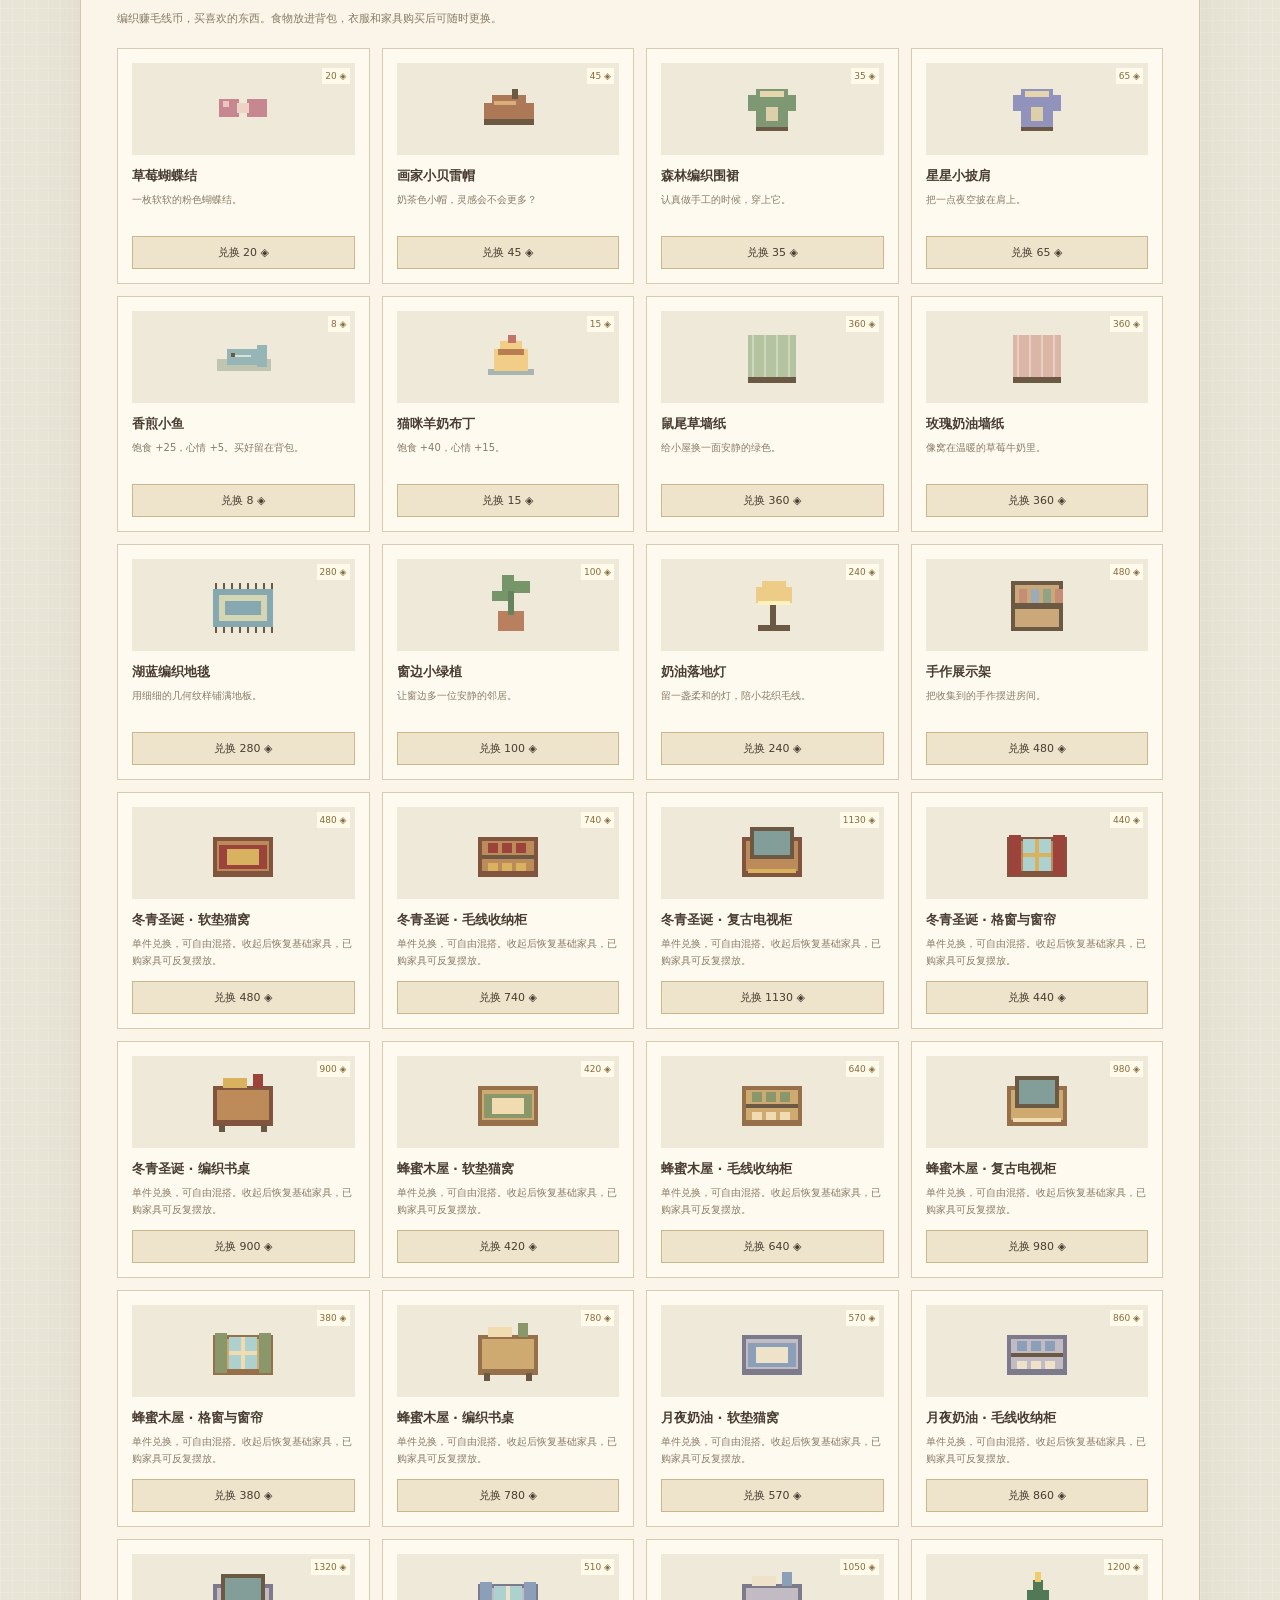
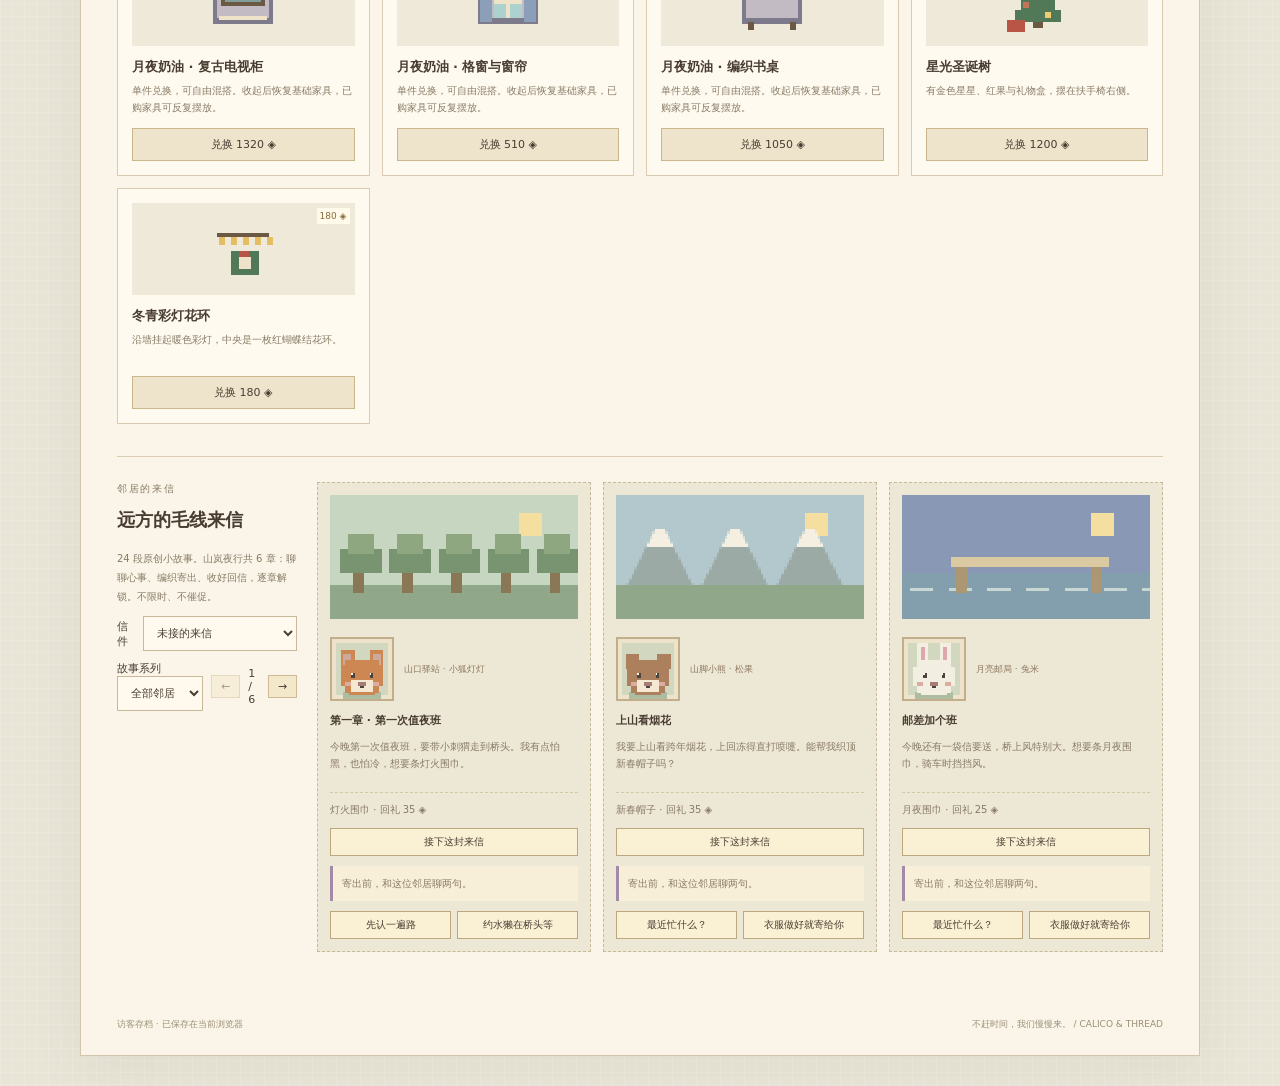
==== commit c63826f0: "Soften bunny pink accents and refine reference cat face details" ====
--- a/pet.html
+++ b/pet.html
@@ -1,6 +1,6 @@
 <!doctype html>
 <html lang="zh-CN">
-<head><meta charset="utf-8"><meta name="viewport" content="width=device-width,initial-scale=1"><title>小花的毛线小屋</title><link rel="stylesheet" href="pet.css?v=18139f2ffa36"><script src="homecraft.js?v=4662b726ef6b" defer></script><script src="pet.js?v=53655e86dfde" defer></script></head>
+<head><meta charset="utf-8"><meta name="viewport" content="width=device-width,initial-scale=1"><title>小花的毛线小屋</title><link rel="stylesheet" href="pet.css?v=18139f2ffa36"><script src="homecraft.js?v=4662b726ef6b" defer></script><script src="pet.js?v=f33d116fc072" defer></script></head>
 <body><main>
 <header><a class="brand" href="#">✿ <span id="petNameLabel">小花的毛线小屋</span> <small>CALICO & THREAD</small></a><button id="accountOpen" class="secondary">存档 / 备份</button><div class="wallet"><span>毛线币</span> <strong id="coins">30</strong> <span>◈</span></div></header>
 <div class="intro"><div><p class="eyebrow">你的日常，也值得被织成礼物</p><h1>你认真生活，<br>我慢慢织。</h1></div><p>一只三花猫，一间慢慢变暖的小屋。<br>工作、休息，都有人在这里陪你。</p></div>
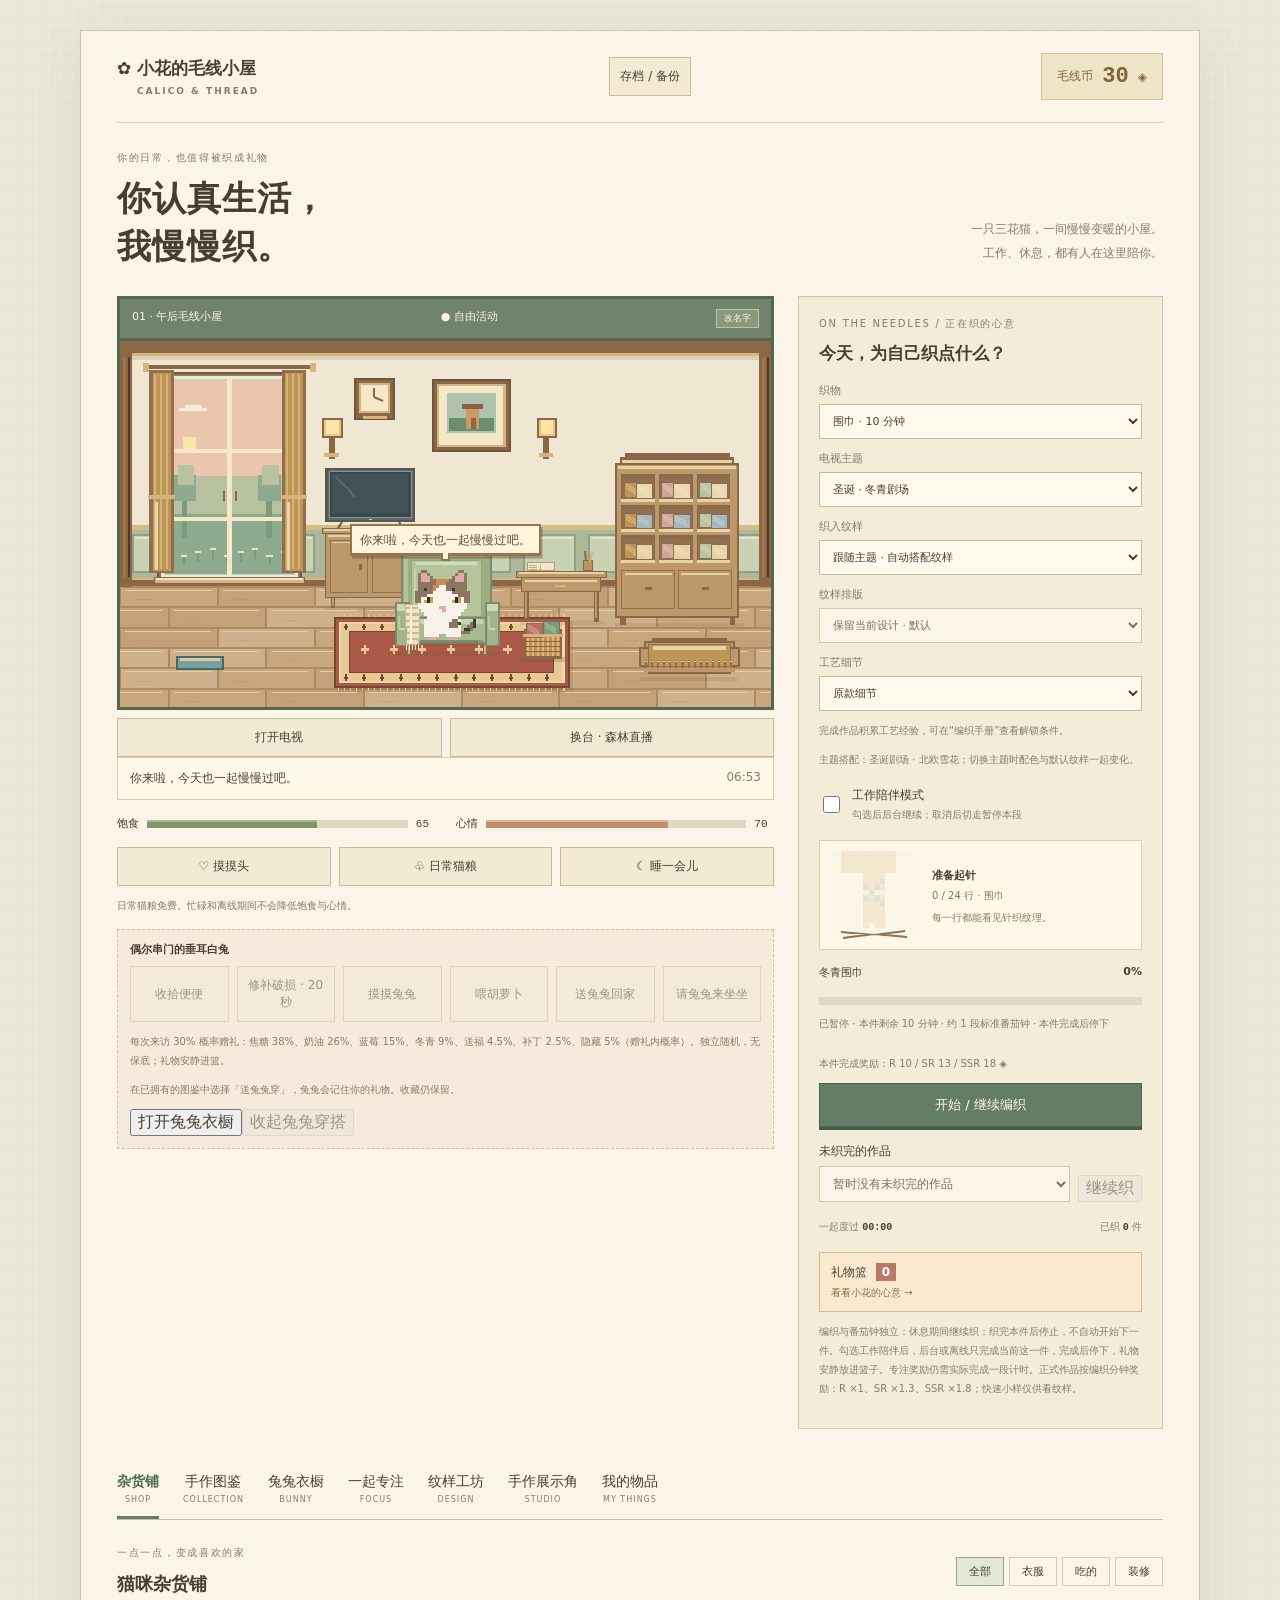
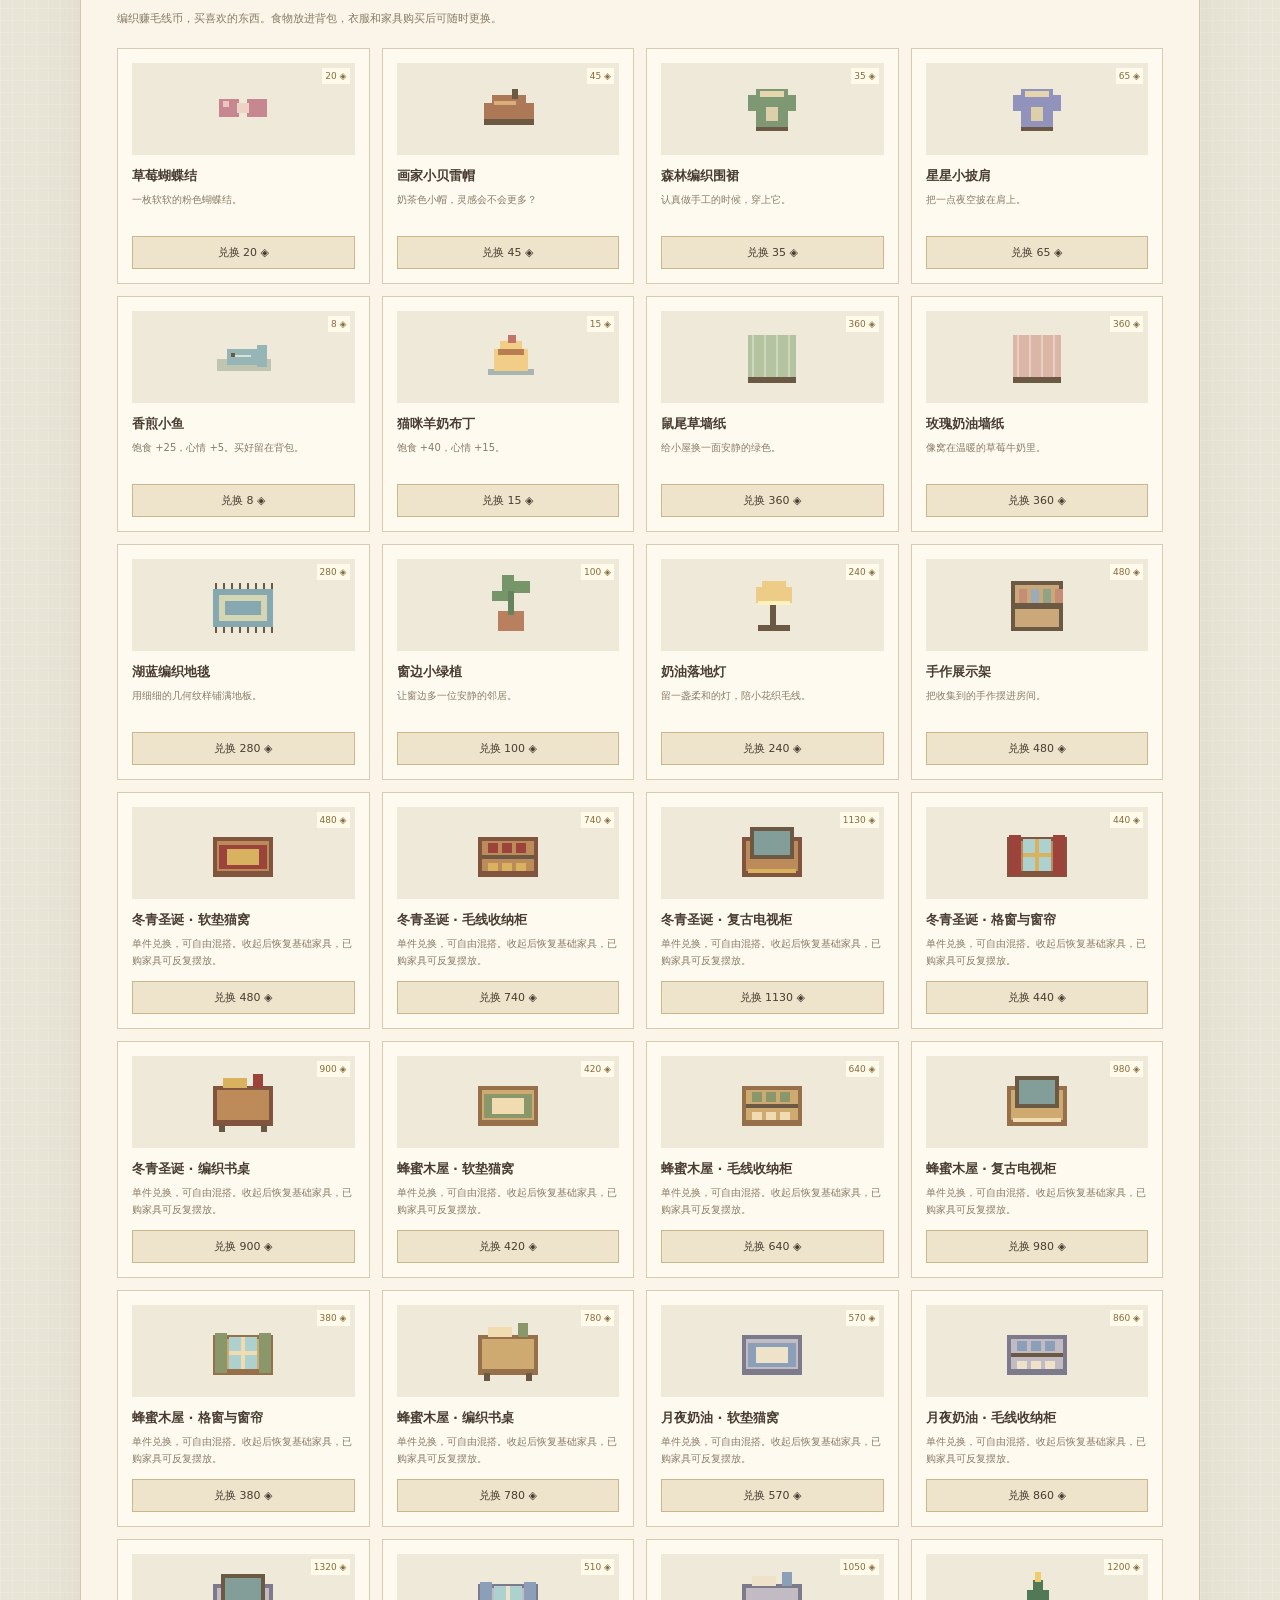
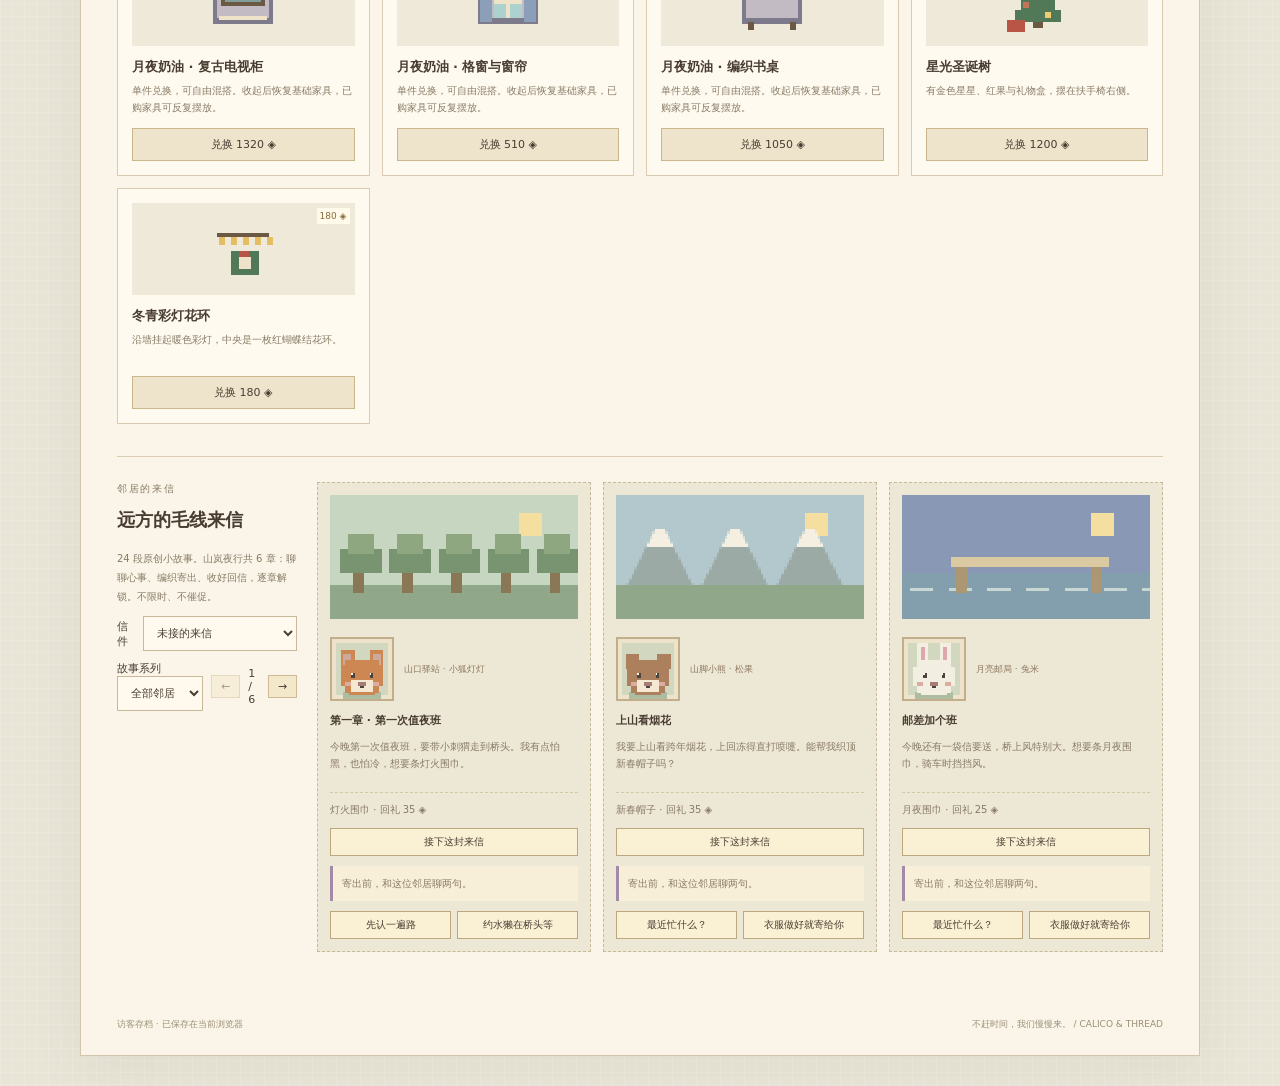
==== commit 6f6ed544: "Simplify pet artwork with traditional pixel clusters and restrained palettes" ====
--- a/pet.html
+++ b/pet.html
@@ -1,6 +1,6 @@
 <!doctype html>
 <html lang="zh-CN">
-<head><meta charset="utf-8"><meta name="viewport" content="width=device-width,initial-scale=1"><title>小花的毛线小屋</title><link rel="stylesheet" href="pet.css?v=18139f2ffa36"><script src="homecraft.js?v=4662b726ef6b" defer></script><script src="pet.js?v=f33d116fc072" defer></script></head>
+<head><meta charset="utf-8"><meta name="viewport" content="width=device-width,initial-scale=1"><title>小花的毛线小屋</title><link rel="stylesheet" href="pet.css?v=18139f2ffa36"><script src="homecraft.js?v=4662b726ef6b" defer></script><script src="pet.js?v=7c57ec6b28e6" defer></script></head>
 <body><main>
 <header><a class="brand" href="#">✿ <span id="petNameLabel">小花的毛线小屋</span> <small>CALICO & THREAD</small></a><button id="accountOpen" class="secondary">存档 / 备份</button><div class="wallet"><span>毛线币</span> <strong id="coins">30</strong> <span>◈</span></div></header>
 <div class="intro"><div><p class="eyebrow">你的日常，也值得被织成礼物</p><h1>你认真生活，<br>我慢慢织。</h1></div><p>一只三花猫，一间慢慢变暖的小屋。<br>工作、休息，都有人在这里陪你。</p></div>
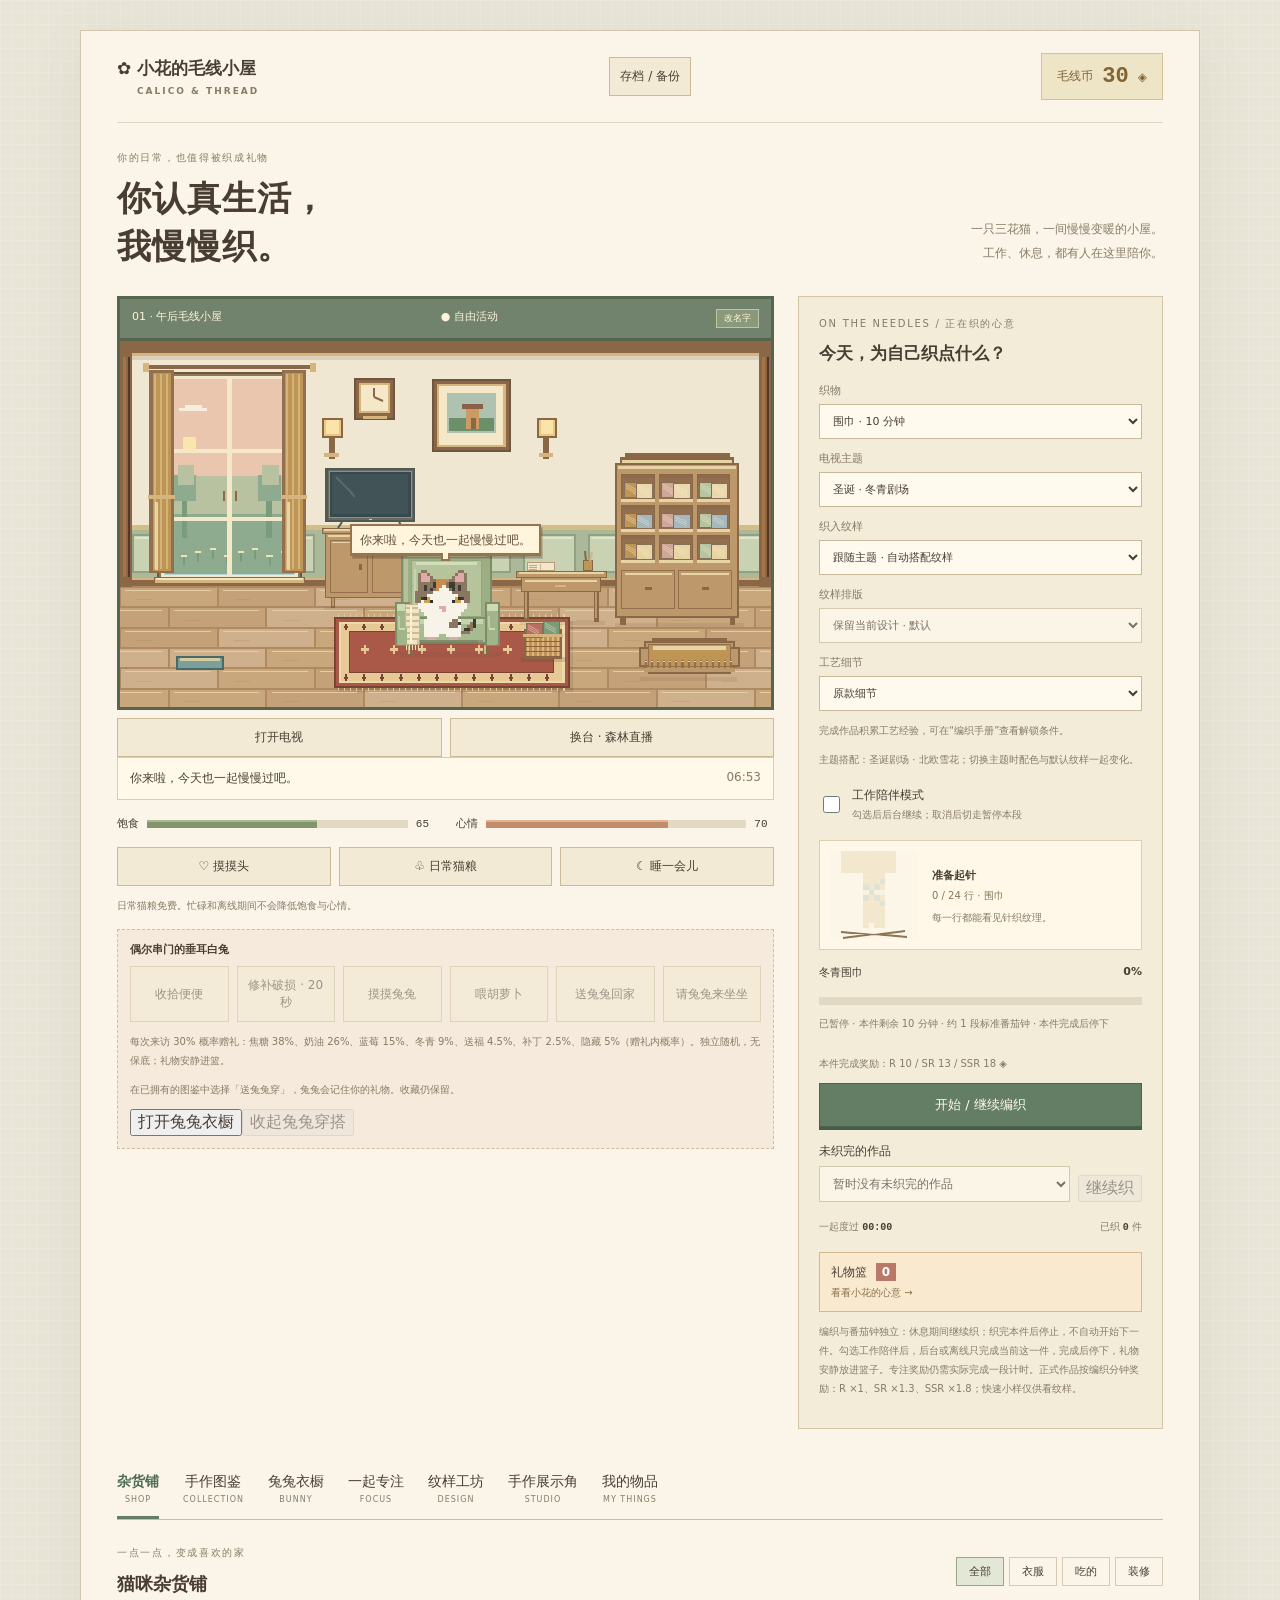
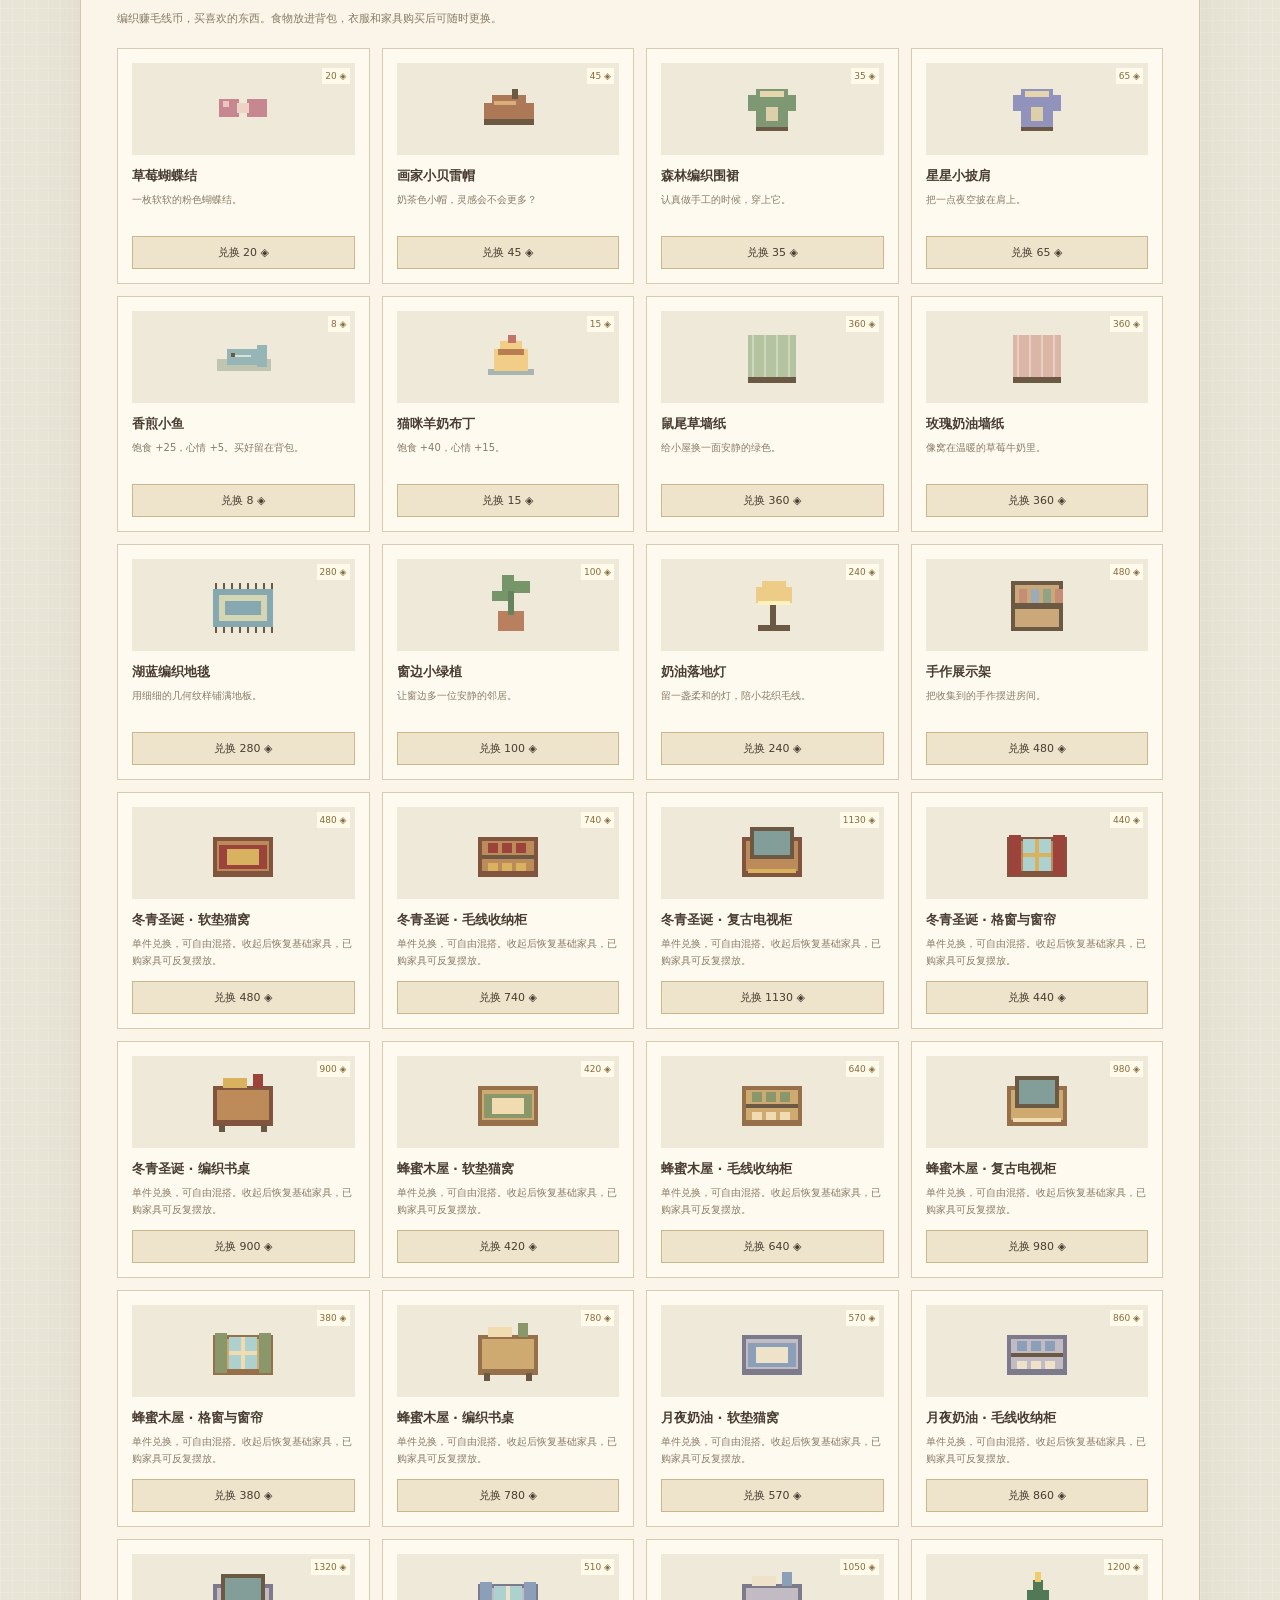
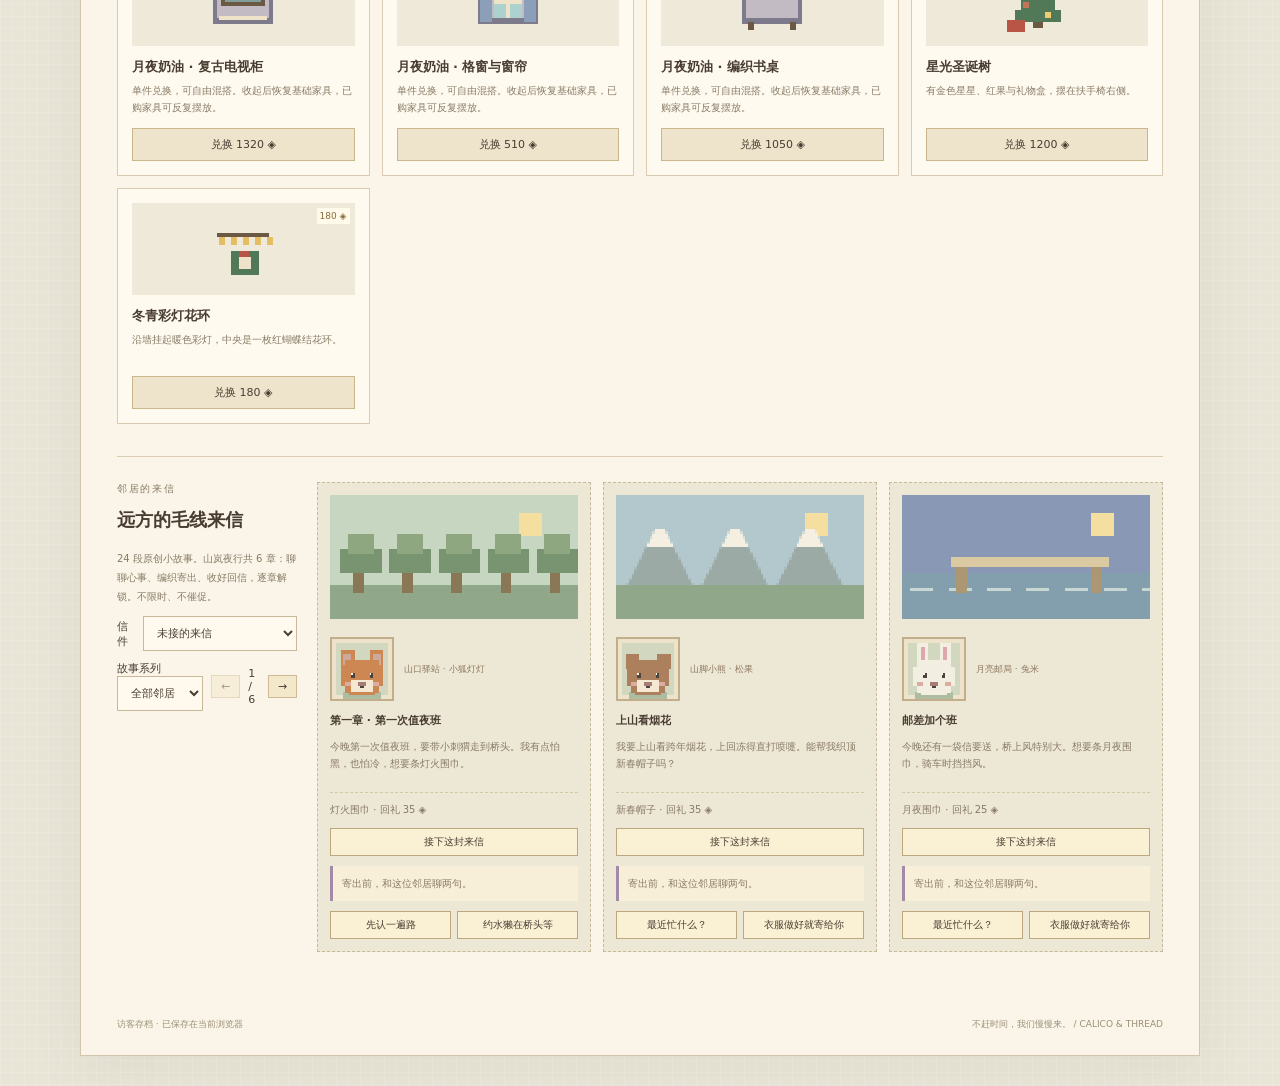
==== commit 49f1a9c9: "Restore original calico appearance while preserving companion animations" ====
--- a/pet.html
+++ b/pet.html
@@ -1,6 +1,6 @@
 <!doctype html>
 <html lang="zh-CN">
-<head><meta charset="utf-8"><meta name="viewport" content="width=device-width,initial-scale=1"><title>小花的毛线小屋</title><link rel="stylesheet" href="pet.css?v=18139f2ffa36"><script src="homecraft.js?v=4662b726ef6b" defer></script><script src="pet.js?v=7c57ec6b28e6" defer></script></head>
+<head><meta charset="utf-8"><meta name="viewport" content="width=device-width,initial-scale=1"><title>小花的毛线小屋</title><link rel="stylesheet" href="pet.css?v=18139f2ffa36"><script src="homecraft.js?v=4662b726ef6b" defer></script><script src="pet.js?v=19f251340a17" defer></script></head>
 <body><main>
 <header><a class="brand" href="#">✿ <span id="petNameLabel">小花的毛线小屋</span> <small>CALICO & THREAD</small></a><button id="accountOpen" class="secondary">存档 / 备份</button><div class="wallet"><span>毛线币</span> <strong id="coins">30</strong> <span>◈</span></div></header>
 <div class="intro"><div><p class="eyebrow">你的日常，也值得被织成礼物</p><h1>你认真生活，<br>我慢慢织。</h1></div><p>一只三花猫，一间慢慢变暖的小屋。<br>工作、休息，都有人在这里陪你。</p></div>
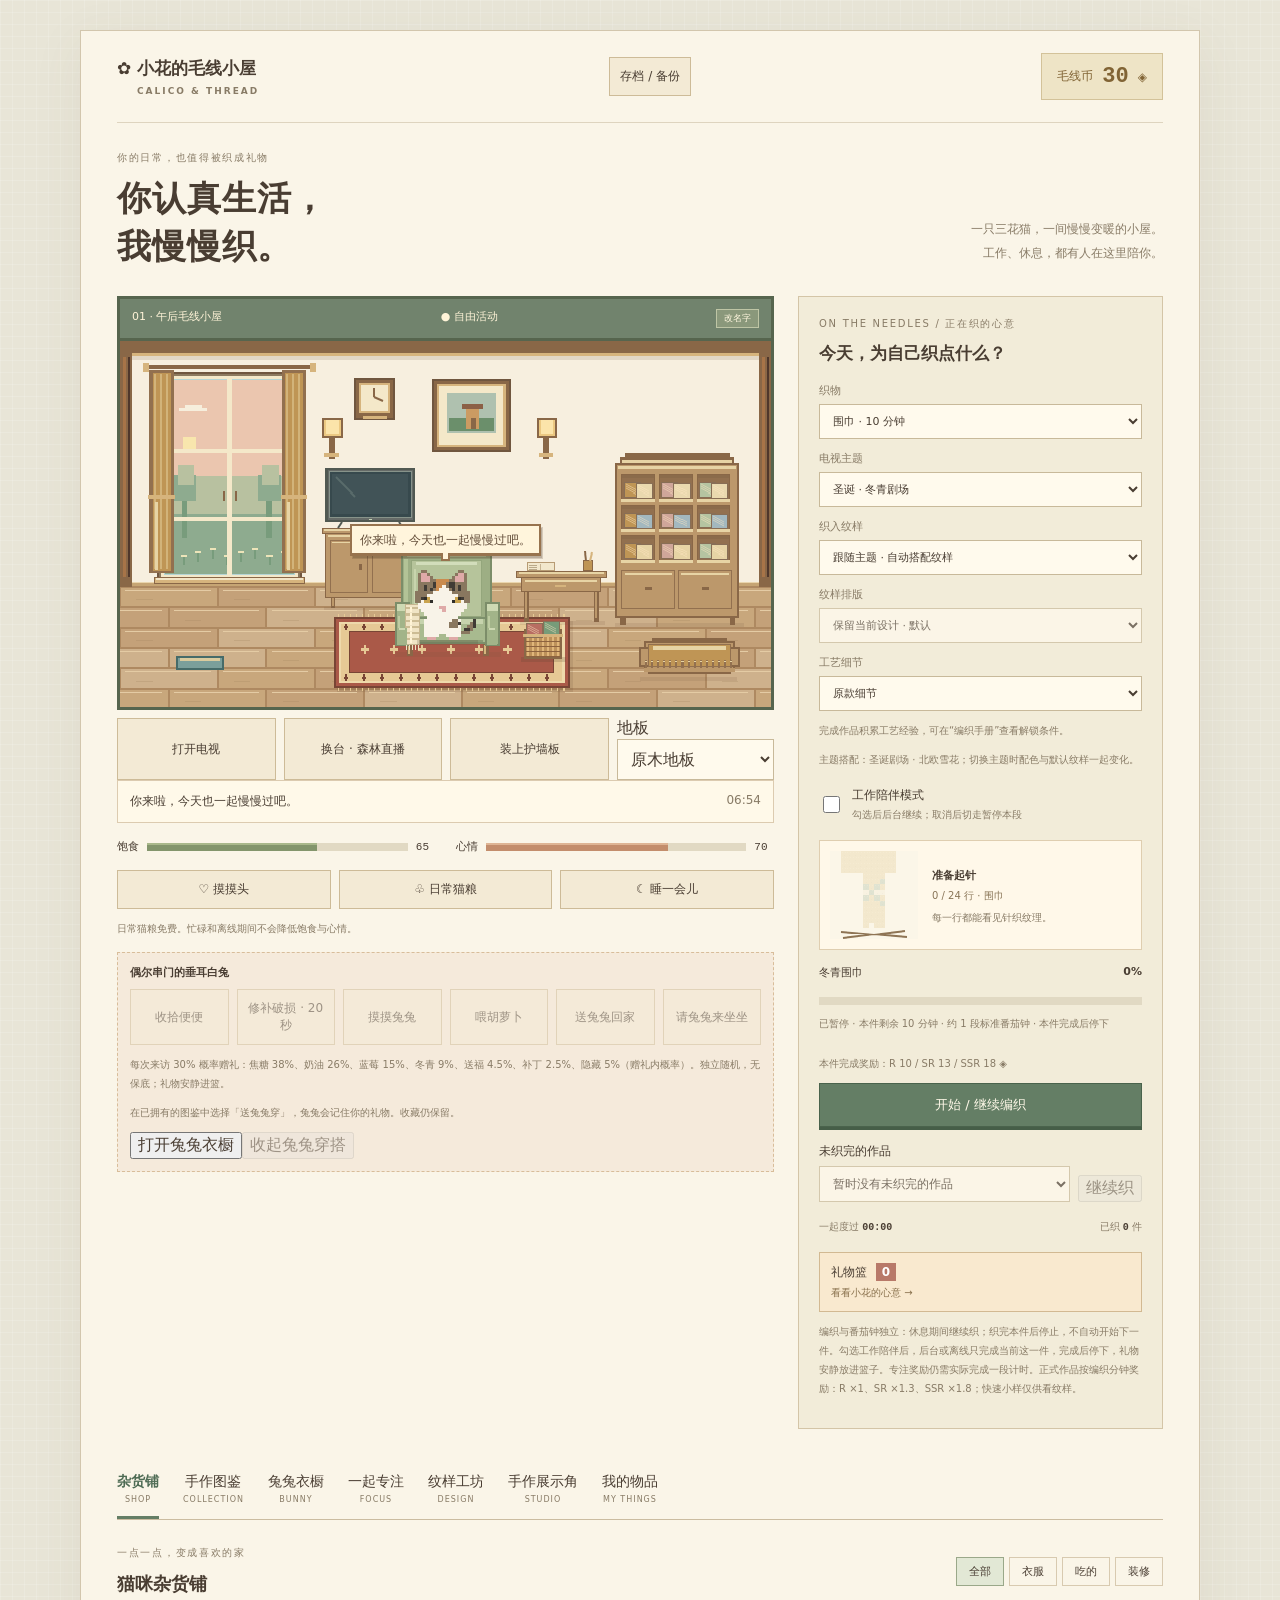
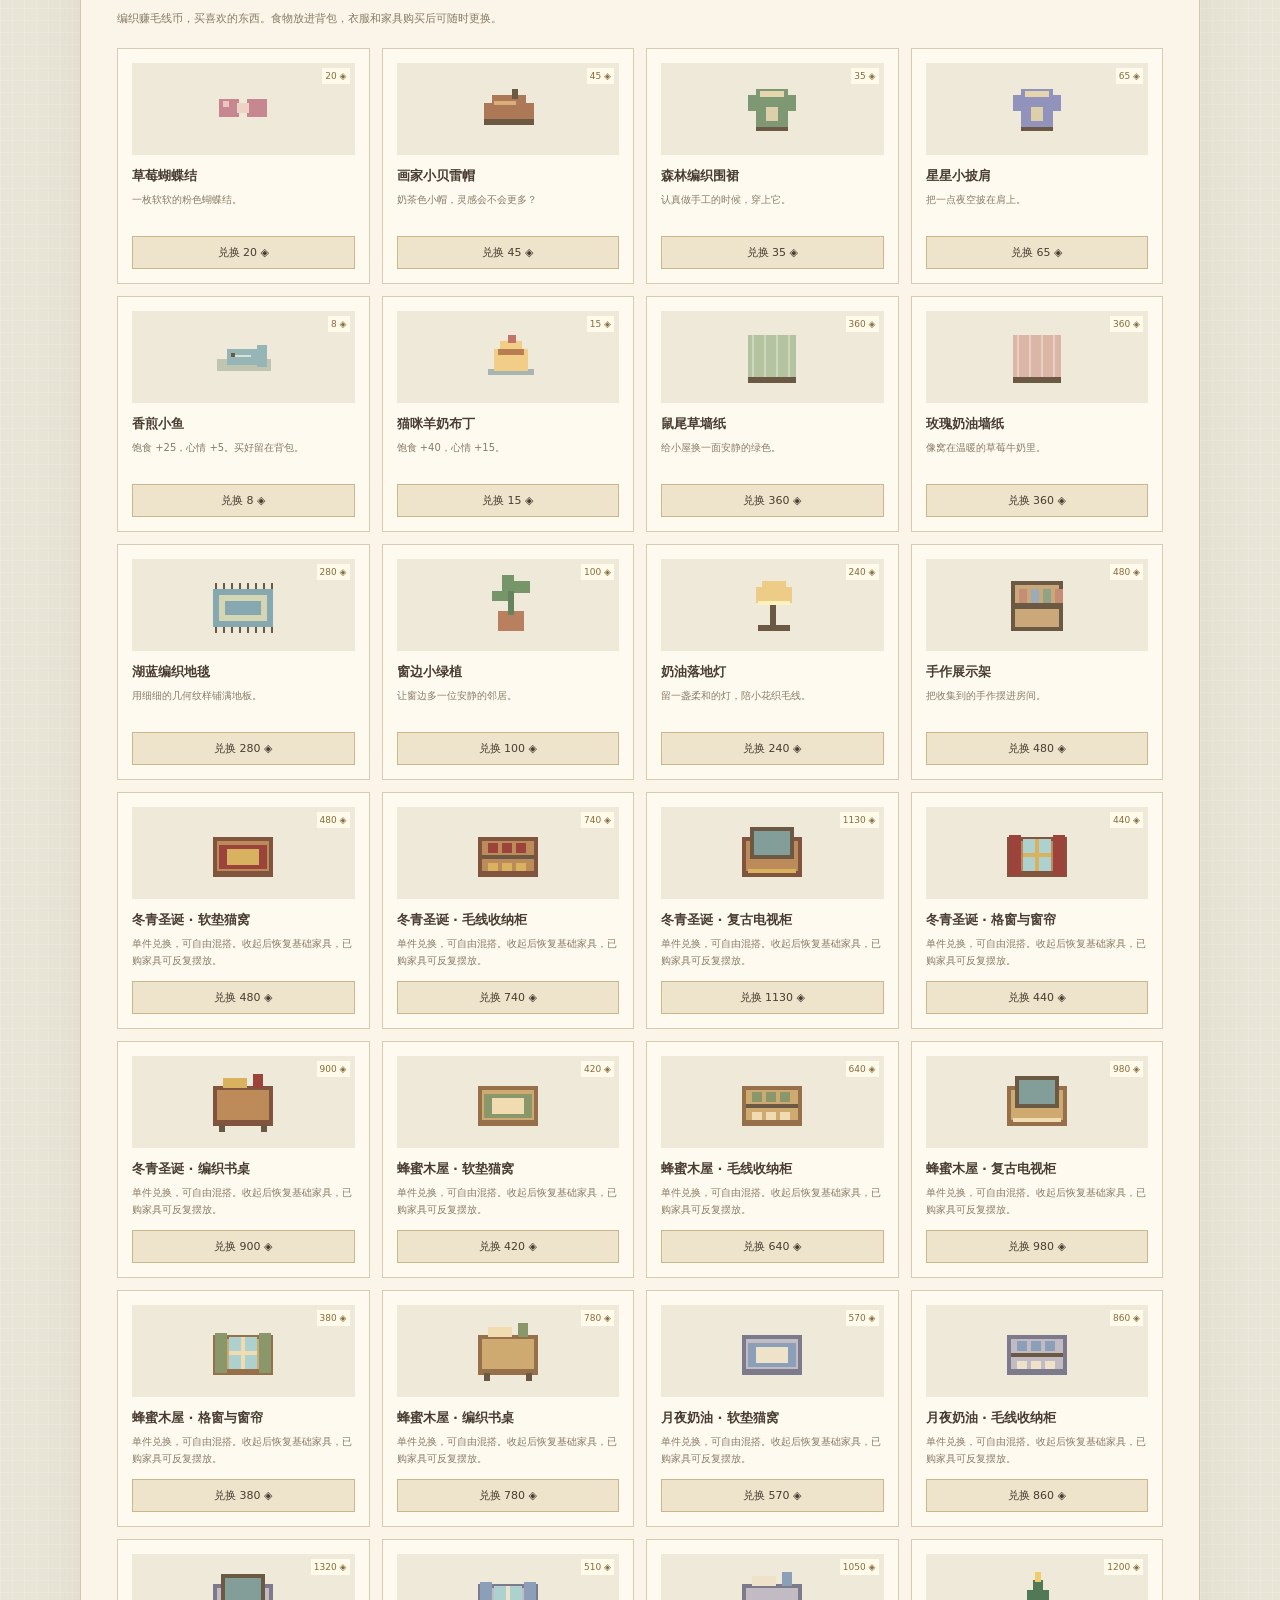
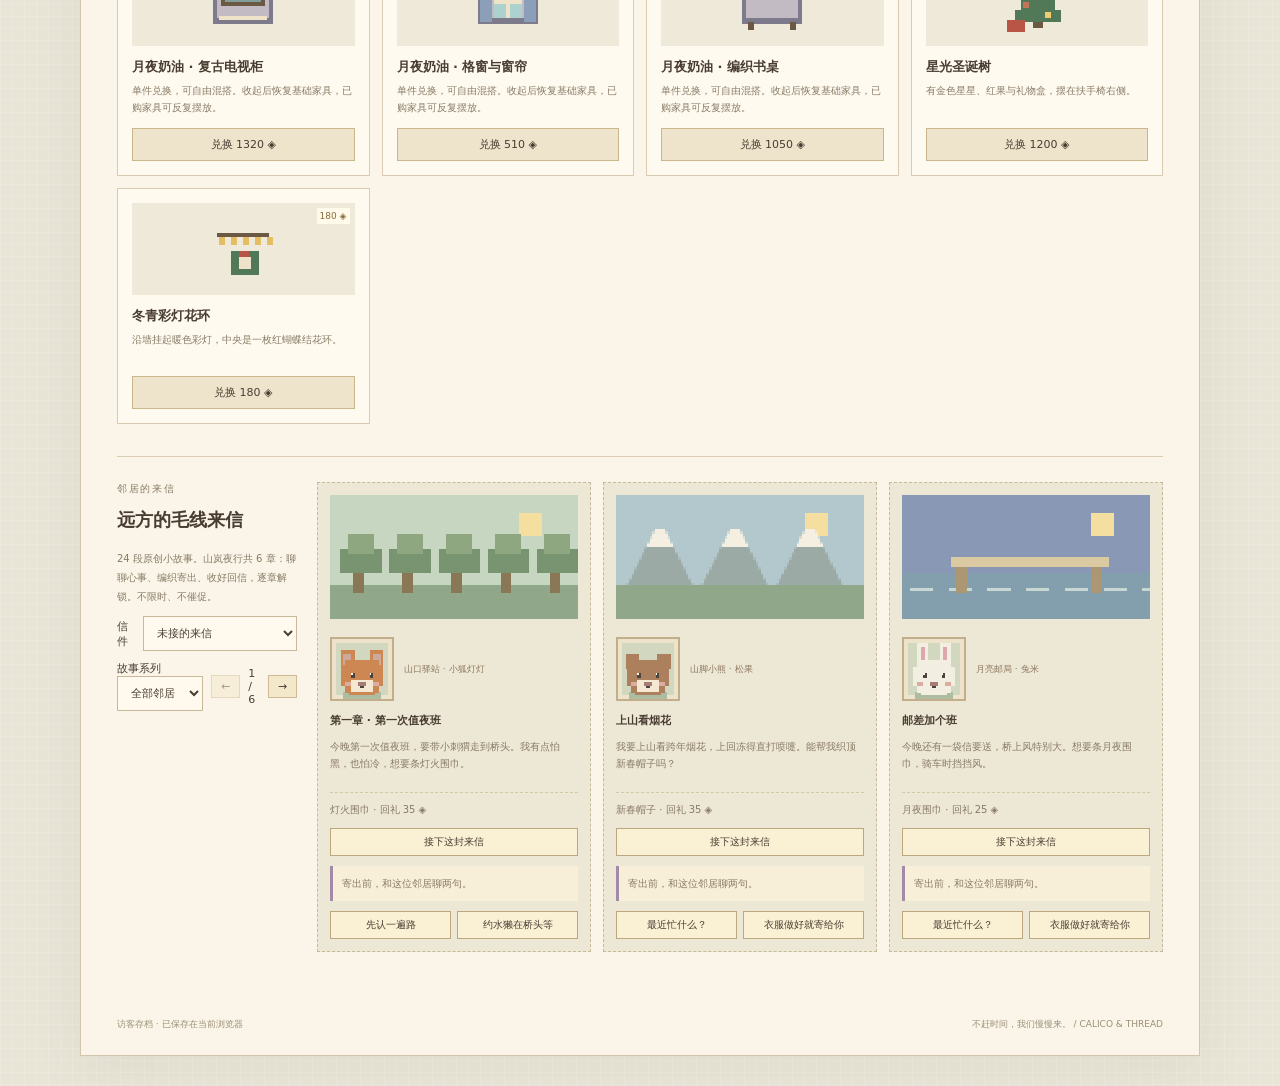
==== commit 65cdb79a: "Add full-height wallpaper, optional wainscot and three selectable cozy floors" ====
--- a/pet.html
+++ b/pet.html
@@ -1,6 +1,6 @@
 <!doctype html>
 <html lang="zh-CN">
-<head><meta charset="utf-8"><meta name="viewport" content="width=device-width,initial-scale=1"><title>小花的毛线小屋</title><link rel="stylesheet" href="pet.css?v=18139f2ffa36"><script src="homecraft.js?v=4662b726ef6b" defer></script><script src="pet.js?v=19f251340a17" defer></script></head>
+<head><meta charset="utf-8"><meta name="viewport" content="width=device-width,initial-scale=1"><title>小花的毛线小屋</title><link rel="stylesheet" href="pet.css?v=18139f2ffa36"><script src="homecraft.js?v=5577ea5733b4" defer></script><script src="pet.js?v=bca7f51a0385" defer></script></head>
 <body><main>
 <header><a class="brand" href="#">✿ <span id="petNameLabel">小花的毛线小屋</span> <small>CALICO & THREAD</small></a><button id="accountOpen" class="secondary">存档 / 备份</button><div class="wallet"><span>毛线币</span> <strong id="coins">30</strong> <span>◈</span></div></header>
 <div class="intro"><div><p class="eyebrow">你的日常，也值得被织成礼物</p><h1>你认真生活，<br>我慢慢织。</h1></div><p>一只三花猫，一间慢慢变暖的小屋。<br>工作、休息，都有人在这里陪你。</p></div>
